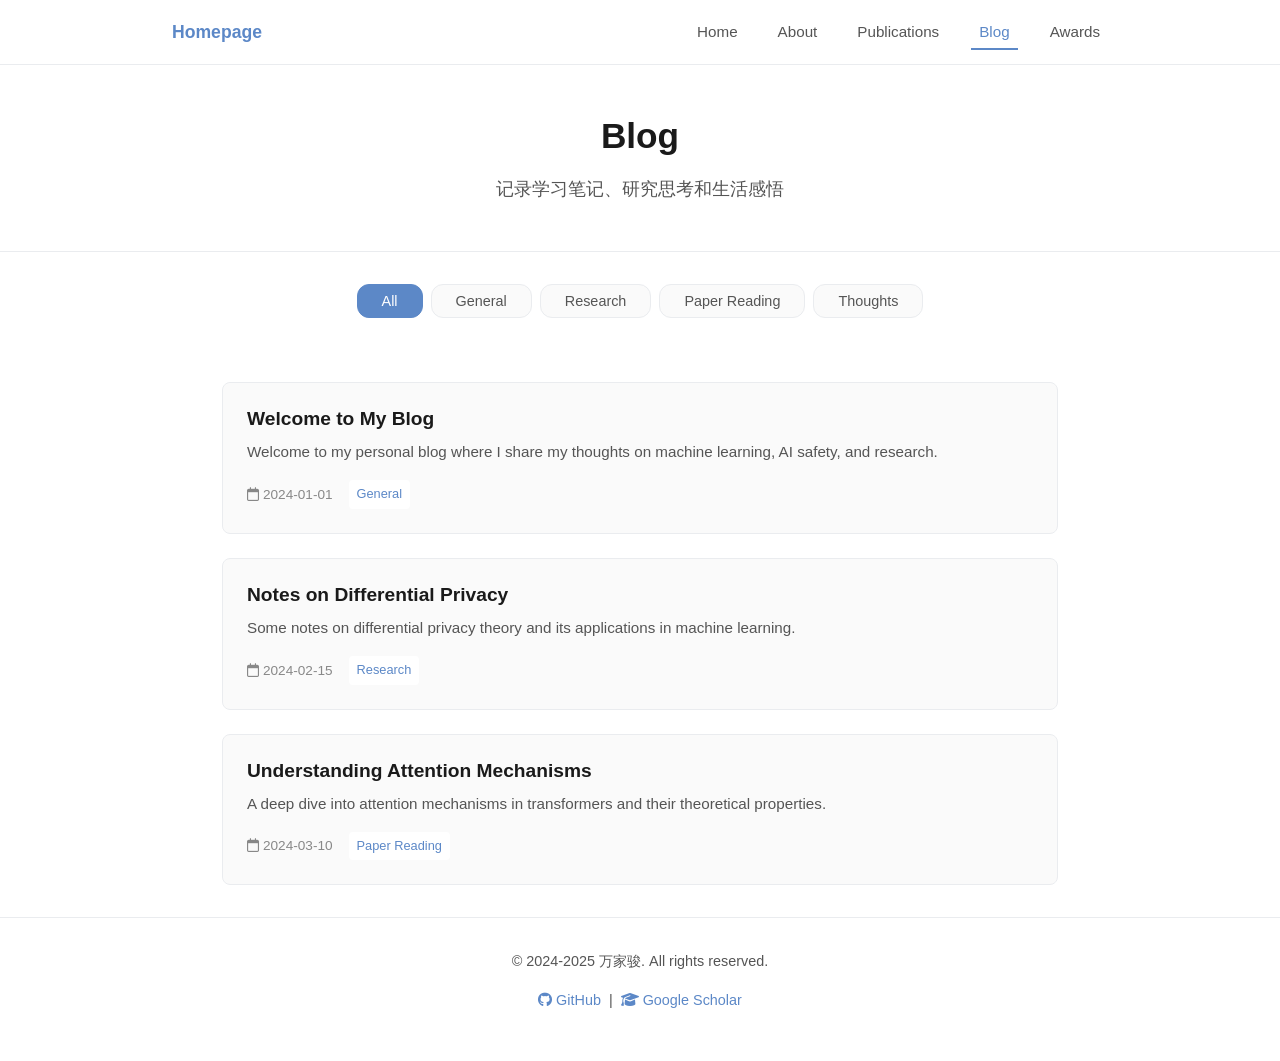
==== blog/index.html @ 8c7c216f "feat: first update" ====
<!DOCTYPE html>
<html lang="zh-CN">
<head>
    <meta charset="UTF-8">
    <meta name="viewport" content="width=device-width, initial-scale=1.0">
    <meta name="description" content="Blog of 万家骏 - Personal notes on machine learning, NLP, and research">
    <meta name="author" content="万家骏">
    <title>Blog - 万家骏</title>
    
    <!-- Fonts -->
    <link rel="preconnect" href="https://fonts.googleapis.com">
    <link rel="preconnect" href="https://fonts.gstatic.com" crossorigin>
    <link href="https://fonts.googleapis.com/css2?family=Inter:wght@400;500;600;700&display=swap" rel="stylesheet">
    
    <!-- Font Awesome -->
    <link rel="stylesheet" href="https://cdnjs.cloudflare.com/ajax/libs/font-awesome/6.4.0/css/all.min.css">
    
    <!-- Custom CSS -->
    <link rel="stylesheet" href="../css/style.css">
    
    <!-- Favicon -->
    <link rel="icon" href="data:image/svg+xml,<svg xmlns='http://www.w3.org/2000/svg' viewBox='0 0 100 100'><text y='.9em' font-size='90'>🎓</text></svg>">
</head>
<body>

    <!-- Navigation Bar -->
    <header class="top-nav">
        <div class="top-nav-container">
            <a href="../index.html" class="homepage-link">Homepage</a>
            
            <!-- Main Navigation Menu -->
            <nav class="main-nav" id="main-nav">
                <a href="../index.html">Home</a>
                <a href="../index.html#about">About</a>
                <a href="../index.html#publications">Publications</a>
                <a href="index.html" class="active">Blog</a>
                <a href="../index.html#honors">Awards</a>
            </nav>
            
            <!-- Mobile Menu Toggle -->
            <button class="mobile-menu-toggle" aria-label="Toggle menu">
                <i class="fa-solid fa-bars"></i>
            </button>
        </div>
    </header>

    <!-- Blog Header -->
    <div class="blog-header">
        <h1>Blog</h1>
        <p>记录学习笔记、研究思考和生活感悟</p>
    </div>

    <!-- Blog Categories -->
    <div class="blog-categories" id="blog-categories">
        <button class="blog-category-tag active" data-category="All">All</button>
        <button class="blog-category-tag" data-category="General">General</button>
        <button class="blog-category-tag" data-category="Research">Research</button>
        <button class="blog-category-tag" data-category="Paper Reading">Paper Reading</button>
        <button class="blog-category-tag" data-category="Thoughts">Thoughts</button>
    </div>

    <!-- Blog Content Wrapper -->
    <div class="wrapper" style="flex-direction: column; max-width: 900px;">
        
        <!-- Blog List -->
        <div class="blog-list" id="blog-list">
            
            <!-- Blog Post 1 -->
            <a href="posts/welcome.html" class="blog-card">
                <h3 class="blog-card-title">Welcome to My Blog</h3>
                <p class="blog-card-excerpt">Welcome to my personal blog where I share my thoughts on machine learning, AI safety, and research.</p>
                <div class="blog-card-meta">
                    <span class="blog-card-date">
                        <i class="fa-regular fa-calendar"></i>
                        2024-01-01
                    </span>
                    <span class="blog-card-category">General</span>
                </div>
            </a>
            
            <!-- Blog Post 2 -->
            <a href="posts/differential-privacy-notes.html" class="blog-card">
                <h3 class="blog-card-title">Notes on Differential Privacy</h3>
                <p class="blog-card-excerpt">Some notes on differential privacy theory and its applications in machine learning.</p>
                <div class="blog-card-meta">
                    <span class="blog-card-date">
                        <i class="fa-regular fa-calendar"></i>
                        2024-02-15
                    </span>
                    <span class="blog-card-category">Research</span>
                </div>
            </a>
            
            <!-- Blog Post 3 -->
            <a href="posts/attention-mechanisms.html" class="blog-card">
                <h3 class="blog-card-title">Understanding Attention Mechanisms</h3>
                <p class="blog-card-excerpt">A deep dive into attention mechanisms in transformers and their theoretical properties.</p>
                <div class="blog-card-meta">
                    <span class="blog-card-date">
                        <i class="fa-regular fa-calendar"></i>
                        2024-03-10
                    </span>
                    <span class="blog-card-category">Paper Reading</span>
                </div>
            </a>
            
        </div>
        
    </div>

    <!-- Footer -->
    <footer style="text-align: center; padding: 2rem; border-top: 1px solid #eaecef; color: #888; font-size: 0.9rem;">
        <p>&copy; 2024-2025 万家骏. All rights reserved.</p>
        <p style="margin-top: 0.5rem;">
            <a href="https://github.com/JulianRyder01" target="_blank" rel="noopener noreferrer"><i class="fa-brands fa-github"></i> GitHub</a>
            &nbsp;|&nbsp;
            <a href="https://scholar.google.com.hk/citations?user=JCVGLDQAAAAJ&hl=zh-CN" target="_blank" rel="noopener noreferrer"><i class="fa-solid fa-graduation-cap"></i> Google Scholar</a>
        </p>
    </footer>

    <!-- JavaScript -->
    <script src="../js/main.js"></script>
</body>
</html>
---- css/style.css ----
/* ========================================
   Academic Personal Website - Enhanced CSS
   Production-ready, refined academic design
   ======================================== */

/* CSS Variables for consistent theming */
:root {
    /* Primary Colors */
    --primary-color: #5c88c7;
    --primary-dark: #4a6fa5;
    --primary-light: #7aa3d1;
    
    /* Text Colors */
    --text-primary: #1a1a1a;
    --text-secondary: #555555;
    --text-muted: #888888;
    
    /* Background Colors */
    --bg-body: #ffffff;
    --bg-sidebar: #ffffff;
    --bg-card: #fafafa;
    --bg-hover: #f5f7fa;
    
    /* Border Colors */
    --border-light: #eaecef;
    --border-medium: #d0d7de;
    
    /* Accent Colors */
    --accent-gold: #d4a84b;
    --accent-green: #4a9d7c;
    --accent-error: #cf222e;
    
    /* Typography */
    --font-sans: -apple-system, BlinkMacSystemFont, "Segoe UI", Roboto, "Helvetica Neue", Arial, sans-serif;
    --font-mono: "SF Mono", "Fira Code", "Fira Sans", Consolas, "Liberation Mono", Menlo, monospace;
    
    /* Spacing */
    --spacing-xs: 0.25rem;
    --spacing-sm: 0.5rem;
    --spacing-md: 1rem;
    --spacing-lg: 1.5rem;
    --spacing-xl: 2rem;
    --spacing-xxl: 3rem;
    
    /* Layout */
    --max-width: 1000px;
    --sidebar-width: 280px;
    --content-width: calc(var(--max-width) - var(--sidebar-width));
    
    /* Shadows */
    --shadow-sm: 0 1px 3px rgba(0, 0, 0, 0.08);
    --shadow-md: 0 4px 12px rgba(0, 0, 0, 0.1);
    --shadow-lg: 0 8px 24px rgba(0, 0, 0, 0.12);
    
    /* Transitions */
    --transition-fast: 0.15s ease;
    --transition-normal: 0.25s ease;
    --transition-slow: 0.4s ease;
    
    /* Border Radius */
    --radius-sm: 4px;
    --radius-md: 8px;
    --radius-lg: 12px;
    --radius-full: 50%;
}

/* ========================================
   Base Styles & Reset
   ======================================== */

*, *::before, *::after {
    box-sizing: border-box;
    margin: 0;
    padding: 0;
}

html {
    scroll-behavior: smooth;
    -webkit-font-smoothing: antialiased;
    -moz-osx-font-smoothing: grayscale;
}

body {
    font-family: var(--font-sans);
    font-size: 16px;
    line-height: 1.6;
    color: var(--text-primary);
    background-color: var(--bg-body);
    min-height: 100vh;
}

/* ========================================
   Typography
   ======================================== */

h1, h2, h3, h4, h5, h6 {
    font-weight: 600;
    line-height: 1.3;
    color: var(--text-primary);
}

h1 { font-size: 2rem; }
h2 { font-size: 1.5rem; }
h3 { font-size: 1.25rem; }
h4 { font-size: 1.125rem; }

p {
    margin-bottom: var(--spacing-md);
    color: var(--text-secondary);
}

a {
    color: var(--primary-color);
    text-decoration: none;
    transition: color var(--transition-fast);
}

a:hover {
    color: var(--primary-dark);
    text-decoration: none;
}

strong, b {
    font-weight: 600;
}

em, i {
    font-style: italic;
}

/* ========================================
   Navigation Bar
   ======================================== */

.top-nav {
    position: sticky;
    top: 0;
    z-index: 1000;
    background-color: var(--bg-body);
    border-bottom: 1px solid var(--border-light);
    backdrop-filter: blur(10px);
    background-color: rgba(255, 255, 255, 0.95);
}

.top-nav-container {
    max-width: var(--max-width);
    margin: 0 auto;
    padding: var(--spacing-md) var(--spacing-xl);
    display: flex;
    justify-content: space-between;
    align-items: center;
}

.homepage-link {
    color: var(--primary-color);
    text-decoration: none;
    font-weight: 600;
    font-size: 1.1rem;
    transition: color var(--transition-fast);
}

.homepage-link:hover {
    color: var(--primary-dark);
    text-decoration: none;
}

/* Main Navigation Menu */
.main-nav {
    display: flex;
    gap: var(--spacing-lg);
}

.main-nav a {
    color: var(--text-secondary);
    font-size: 0.95rem;
    font-weight: 500;
    padding: var(--spacing-xs) var(--spacing-sm);
    border-radius: var(--radius-sm);
    transition: all var(--transition-fast);
    position: relative;
}

.main-nav a::after {
    content: '';
    position: absolute;
    bottom: -2px;
    left: 0;
    width: 0;
    height: 2px;
    background-color: var(--primary-color);
    transition: width var(--transition-normal);
}

.main-nav a:hover {
    color: var(--primary-color);
    background-color: var(--bg-hover);
    text-decoration: none;
}

.main-nav a:hover::after {
    width: 100%;
}

.main-nav a.active {
    color: var(--primary-color);
}

.main-nav a.active::after {
    width: 100%;
}

.mobile-menu-toggle {
    display: none;
    background: none;
    border: none;
    font-size: 1.25rem;
    color: var(--text-secondary);
    cursor: pointer;
    padding: var(--spacing-xs);
}

/* ========================================
   Main Layout
   ======================================== */

.wrapper {
    display: flex;
    max-width: var(--max-width);
    margin: 0 auto;
    padding: var(--spacing-xl);
    gap: var(--spacing-xl);
}

/* ========================================
   Sidebar
   ======================================== */

.sidebar {
    width: var(--sidebar-width);
    flex-shrink: 0;
    text-align: center;
    position: sticky;
    top: 80px;
    height: fit-content;
}

.profile-photo {
    width: 180px;
    height: 180px;
    border-radius: var(--radius-full);
    object-fit: cover;
    border: 3px solid var(--bg-body);
    box-shadow: var(--shadow-md);
    margin-bottom: var(--spacing-lg);
    transition: transform var(--transition-normal), box-shadow var(--transition-normal);
}

.profile-photo:hover {
    transform: scale(1.02);
    box-shadow: var(--shadow-lg);
}

.sidebar h1 {
    font-size: 1.8rem;
    font-weight: 700;
    color: var(--text-primary);
    margin-bottom: var(--spacing-sm);
    letter-spacing: -0.02em;
}

.sidebar .title-info {
    font-size: 0.95rem;
    color: var(--text-secondary);
    margin-bottom: var(--spacing-lg);
    line-height: 1.5;
}

.sidebar .title-info p {
    margin-bottom: var(--spacing-xs);
    color: var(--text-secondary);
}

/* Contact Box */
.contact-box {
    text-align: left;
    font-size: 0.9rem;
    color: var(--text-secondary);
    border-top: 1px solid var(--border-light);
    padding-top: var(--spacing-lg);
    margin-bottom: var(--spacing-lg);
}

.contact-box p {
    margin: 0 0 var(--spacing-sm) 0;
    display: flex;
    align-items: center;
    color: var(--text-secondary);
    transition: color var(--transition-fast);
}

.contact-box p:hover {
    color: var(--primary-color);
}

.contact-box i, .social-links i {
    width: 22px;
    text-align: center;
    margin-right: var(--spacing-sm);
    color: var(--text-muted);
    transition: color var(--transition-fast);
}

.contact-box p:hover i, .social-links li:hover i {
    color: var(--primary-color);
}

/* Social Links */
.social-links {
    text-align: left;
    font-size: 0.95rem;
}

.social-links ul {
    list-style: none;
    padding: 0;
    margin: 0;
}

.social-links li {
    margin-bottom: var(--spacing-sm);
}

.social-links a {
    display: flex;
    align-items: center;
    color: var(--text-secondary);
    padding: var(--spacing-sm) var(--spacing-md);
    border-radius: var(--radius-md);
    transition: all var(--transition-fast);
}

.social-links a:hover {
    background-color: var(--bg-hover);
    color: var(--primary-color);
    text-decoration: none;
}

.social-links i {
    width: 22px;
    text-align: center;
    margin-right: var(--spacing-sm);
    color: var(--text-muted);
}

/* ========================================
   Main Content Area
   ======================================== */

.main-content {
    flex-grow: 1;
    min-width: 0;
}

section {
    margin-bottom: var(--spacing-xxl);
    animation: fadeIn 0.5s ease forwards;
}

section h2 {
    font-size: 1.4rem;
    font-weight: 600;
    color: var(--text-primary);
    border-bottom: 2px solid var(--primary-color);
    padding-bottom: var(--spacing-sm);
    margin-top: 0;
    margin-bottom: var(--spacing-lg);
    display: inline-block;
    position: relative;
}

section h2::after {
    content: '';
    position: absolute;
    bottom: -2px;
    left: 0;
    width: 100%;
    height: 2px;
    background: linear-gradient(90deg, var(--primary-color), var(--primary-light));
}

/* Section note */
.section-note {
    font-size: 0.85rem;
    color: var(--text-muted);
    font-style: italic;
    margin-bottom: var(--spacing-lg);
}

/* ========================================
   About Section
   ======================================== */

#about p {
    font-size: 1rem;
    line-height: 1.7;
    color: var(--text-secondary);
    margin-bottom: var(--spacing-md);
}

#about p:last-child {
    margin-bottom: 0;
}

/* ========================================
   Publications Section
   ======================================== */

.pub-item {
    display: block;
    margin-bottom: var(--spacing-xl);
    padding: var(--spacing-lg);
    border-radius: var(--radius-md);
    background-color: var(--bg-card);
    border: 1px solid var(--border-light);
    transition: all var(--transition-normal);
}

.pub-item:hover {
    border-color: var(--primary-color);
    box-shadow: var(--shadow-sm);
    transform: translateY(-2px);
}

.pub-title {
    font-weight: 600;
    color: var(--text-primary);
    margin-bottom: var(--spacing-sm);
    display: block;
    font-size: 1.05rem;
    line-height: 1.4;
}

.pub-authors {
    font-size: 0.95rem;
    color: var(--text-secondary);
    margin-bottom: var(--spacing-xs);
    line-height: 1.5;
}

.pub-authors .my-name {
    font-weight: 700;
    color: var(--primary-color);
}

.pub-venue {
    font-size: 0.9rem;
    font-style: italic;
    color: var(--text-muted);
    margin-bottom: var(--spacing-md);
}

.pub-links {
    font-size: 0.9rem;
}

.pub-links a {
    display: inline-block;
    padding: var(--spacing-xs) var(--spacing-md);
    margin-right: var(--spacing-sm);
    border-radius: var(--radius-sm);
    background-color: var(--bg-body);
    border: 1px solid var(--border-medium);
    transition: all var(--transition-fast);
}

.pub-links a:hover {
    background-color: var(--primary-color);
    color: white;
    border-color: var(--primary-color);
    text-decoration: none;
}

/* Placeholder items */
.pub-item.placeholder {
    background-color: transparent;
    border: 1px dashed var(--border-medium);
    color: var(--text-muted);
    font-style: italic;
}

.pub-item.placeholder:hover {
    border-color: var(--border-medium);
    box-shadow: none;
    transform: none;
}

/* ========================================
   Awards Section (Honors)
   ======================================== */

#honors ul {
    list-style: none;
    padding: 0;
    margin: 0;
}

#honors li {
    margin-bottom: var(--spacing-md);
    padding: var(--spacing-md) var(--spacing-lg);
    background-color: var(--bg-card);
    border-radius: var(--radius-md);
    border-left: 3px solid var(--accent-gold);
    transition: all var(--transition-fast);
    display: flex;
    align-items: center;
    gap: var(--spacing-md);
}

#honors li:hover {
    background-color: var(--bg-hover);
    transform: translateX(4px);
}

.award-icon {
    color: var(--accent-gold);
    font-size: 1.1rem;
    flex-shrink: 0;
}

.award-year {
    font-size: 0.85rem;
    color: var(--text-muted);
    font-weight: 500;
    margin-left: auto;
    white-space: nowrap;
}

/* Placeholder awards */
#honors li.placeholder {
    background-color: transparent;
    border-left-color: var(--border-medium);
    color: var(--text-muted);
    font-style: italic;
    border-style: dashed;
}

#honors li.placeholder:hover {
    background-color: transparent;
    transform: none;
}

/* ========================================
   Blog Section
   ======================================== */

.blog-intro {
    margin-bottom: var(--spacing-xl);
}

.blog-list {
    display: grid;
    gap: var(--spacing-lg);
}

.blog-card {
    display: block;
    padding: var(--spacing-lg);
    background-color: var(--bg-card);
    border: 1px solid var(--border-light);
    border-radius: var(--radius-md);
    transition: all var(--transition-normal);
    text-decoration: none;
}

.blog-card:hover {
    border-color: var(--primary-color);
    box-shadow: var(--shadow-md);
    transform: translateY(-3px);
    text-decoration: none;
}

.blog-card-title {
    font-size: 1.2rem;
    font-weight: 600;
    color: var(--text-primary);
    margin-bottom: var(--spacing-sm);
    transition: color var(--transition-fast);
}

.blog-card:hover .blog-card-title {
    color: var(--primary-color);
}

.blog-card-excerpt {
    font-size: 0.95rem;
    color: var(--text-secondary);
    line-height: 1.6;
    margin-bottom: var(--spacing-md);
}

.blog-card-meta {
    display: flex;
    align-items: center;
    gap: var(--spacing-md);
    font-size: 0.85rem;
    color: var(--text-muted);
}

.blog-card-date {
    display: flex;
    align-items: center;
    gap: var(--spacing-xs);
}

.blog-card-category {
    padding: var(--spacing-xs) var(--spacing-sm);
    background-color: var(--bg-body);
    border-radius: var(--radius-sm);
    font-size: 0.8rem;
    color: var(--primary-color);
}

/* ========================================
   Blog Index Page
   ======================================== */

.blog-header {
    text-align: center;
    padding: var(--spacing-xxl) 0;
    border-bottom: 1px solid var(--border-light);
    margin-bottom: var(--spacing-xl);
}

.blog-header h1 {
    font-size: 2.2rem;
    margin-bottom: var(--spacing-md);
}

.blog-header p {
    font-size: 1.1rem;
    color: var(--text-secondary);
    max-width: 600px;
    margin: 0 auto;
}

.blog-categories {
    display: flex;
    flex-wrap: wrap;
    gap: var(--spacing-sm);
    justify-content: center;
    margin-bottom: var(--spacing-xl);
}

.blog-category-tag {
    padding: var(--spacing-sm) var(--spacing-lg);
    border-radius: var(--radius-lg);
    background-color: var(--bg-card);
    border: 1px solid var(--border-light);
    color: var(--text-secondary);
    font-size: 0.9rem;
    transition: all var(--transition-fast);
    cursor: pointer;
}

.blog-category-tag:hover,
.blog-category-tag.active {
    background-color: var(--primary-color);
    color: white;
    border-color: var(--primary-color);
}

/* Blog Post Layout */
.blog-post {
    max-width: 800px;
    margin: 0 auto;
    padding: var(--spacing-xl);
}

.blog-post-header {
    margin-bottom: var(--spacing-xxl);
    text-align: center;
    padding-bottom: var(--spacing-xl);
    border-bottom: 1px solid var(--border-light);
}

.blog-post-title {
    font-size: 2rem;
    font-weight: 700;
    margin-bottom: var(--spacing-lg);
    line-height: 1.3;
}

.blog-post-meta {
    display: flex;
    justify-content: center;
    gap: var(--spacing-xl);
    color: var(--text-muted);
    font-size: 0.95rem;
}

.blog-post-meta span {
    display: flex;
    align-items: center;
    gap: var(--spacing-xs);
}

.blog-post-content {
    font-size: 1.05rem;
    line-height: 1.8;
    color: var(--text-secondary);
}

.blog-post-content h2 {
    font-size: 1.5rem;
    margin-top: var(--spacing-xxl);
    margin-bottom: var(--spacing-md);
    border-bottom: none;
    display: block;
}

.blog-post-content h3 {
    font-size: 1.25rem;
    margin-top: var(--spacing-xl);
    margin-bottom: var(--spacing-md);
}

.blog-post-content p {
    margin-bottom: var(--spacing-lg);
    color: var(--text-secondary);
}

.blog-post-content ul, 
.blog-post-content ol {
    margin-bottom: var(--spacing-lg);
    padding-left: var(--spacing-xl);
}

.blog-post-content li {
    margin-bottom: var(--spacing-sm);
}

.blog-post-content code {
    font-family: var(--font-mono);
    background-color: var(--bg-card);
    padding: 2px 6px;
    border-radius: var(--radius-sm);
    font-size: 0.9em;
    color: var(--primary-color);
}

.blog-post-content pre {
    background-color: #1e1e1e;
    color: #d4d4d4;
    padding: var(--spacing-lg);
    border-radius: var(--radius-md);
    overflow-x: auto;
    margin-bottom: var(--spacing-lg);
}

.blog-post-content pre code {
    background: none;
    padding: 0;
    color: inherit;
}

.blog-post-content blockquote {
    border-left: 4px solid var(--primary-color);
    padding-left: var(--spacing-lg);
    margin: var(--spacing-lg) 0;
    color: var(--text-muted);
    font-style: italic;
}

.back-to-blog {
    display: inline-flex;
    align-items: center;
    gap: var(--spacing-sm);
    margin-top: var(--spacing-xxl);
    padding: var(--spacing-md) var(--spacing-lg);
    color: var(--text-secondary);
    transition: color var(--transition-fast);
}

.back-to-blog:hover {
    color: var(--primary-color);
}

/* ========================================
   Animations
   ======================================== */

@keyframes fadeIn {
    from {
        opacity: 0;
        transform: translateY(10px);
    }
    to {
        opacity: 1;
        transform: translateY(0);
    }
}

@keyframes slideIn {
    from {
        opacity: 0;
        transform: translateX(-10px);
    }
    to {
        opacity: 1;
        transform: translateX(0);
    }
}

.animate-fade-in {
    animation: fadeIn 0.5s ease forwards;
}

.animate-slide-in {
    animation: slideIn 0.5s ease forwards;
}

/* Staggered animations for lists */
.pub-item:nth-child(1),
.blog-card:nth-child(1),
#honors li:nth-child(1) {
    animation-delay: 0.1s;
}

.pub-item:nth-child(2),
.blog-card:nth-child(2),
#honors li:nth-child(2) {
    animation-delay: 0.2s;
}

.pub-item:nth-child(3),
.blog-card:nth-child(3),
#honors li:nth-child(3) {
    animation-delay: 0.3s;
}

.pub-item:nth-child(4),
.blog-card:nth-child(4),
#honors li:nth-child(4) {
    animation-delay: 0.4s;
}

.pub-item:nth-child(5),
.blog-card:nth-child(5),
#honors li:nth-child(5) {
    animation-delay: 0.5s;
}

/* ========================================
   Responsive Design
   ======================================== */

@media (max-width: 900px) {
    .wrapper {
        flex-direction: column;
        padding: var(--spacing-lg);
    }
    
    .sidebar {
        width: 100%;
        max-width: 400px;
        margin: 0 auto;
        text-align: center;
        position: static;
        padding-bottom: var(--spacing-xl);
        border-bottom: 1px solid var(--border-light);
    }
    
    .main-content {
        padding-left: 0;
    }
    
    .contact-box, .social-links {
        text-align: center;
    }
    
    .contact-box p {
        justify-content: center;
    }
    
    .social-links ul {
        display: flex;
        flex-wrap: wrap;
        justify-content: center;
        gap: var(--spacing-sm);
    }
    
    .social-links li {
        margin-bottom: 0;
    }
    
    .social-links a {
        padding: var(--spacing-sm);
    }
}

@media (max-width: 768px) {
    .top-nav-container {
        padding: var(--spacing-md);
    }
    
    .main-nav {
        display: none;
        position: absolute;
        top: 100%;
        left: 0;
        right: 0;
        flex-direction: column;
        background: var(--bg-body);
        border-bottom: 1px solid var(--border-light);
        padding: var(--spacing-md);
        gap: var(--spacing-sm);
        box-shadow: var(--shadow-md);
    }
    
    .main-nav.active {
        display: flex;
    }
    
    .mobile-menu-toggle {
        display: block;
    }
    
    .wrapper {
        padding: var(--spacing-md);
    }
    
    .sidebar h1 {
        font-size: 1.5rem;
    }
    
    .profile-photo {
        width: 140px;
        height: 140px;
    }
    
    section h2 {
        font-size: 1.25rem;
    }
    
    .pub-title {
        font-size: 1rem;
    }
    
    .blog-header h1 {
        font-size: 1.8rem;
    }
    
    .blog-post-title {
        font-size: 1.6rem;
    }
    
    #honors li {
        flex-direction: column;
        align-items: flex-start;
        gap: var(--spacing-xs);
    }
    
    .award-year {
        margin-left: 0;
    }
}

/* ========================================
   Utility Classes
   ======================================== */

.text-center { text-align: center; }
.text-left { text-align: left; }
.text-right { text-align: right; }

.hidden { display: none; }
.visible { display: block; }

.mt-sm { margin-top: var(--spacing-sm); }
.mt-md { margin-top: var(--spacing-md); }
.mt-lg { margin-top: var(--spacing-lg); }
.mt-xl { margin-top: var(--spacing-xl); }

.mb-sm { margin-bottom: var(--spacing-sm); }
.mb-md { margin-bottom: var(--spacing-md); }
.mb-lg { margin-bottom: var(--spacing-lg); }
.mb-xl { margin-bottom: var(--spacing-xl); }

/* Print styles */
@media print {
    .top-nav, .sidebar, .social-links {
        display: none;
    }
    
    .wrapper {
        flex-direction: column;
    }
    
    .main-content {
        width: 100%;
    }
    
    a {
        text-decoration: underline;
    }
}
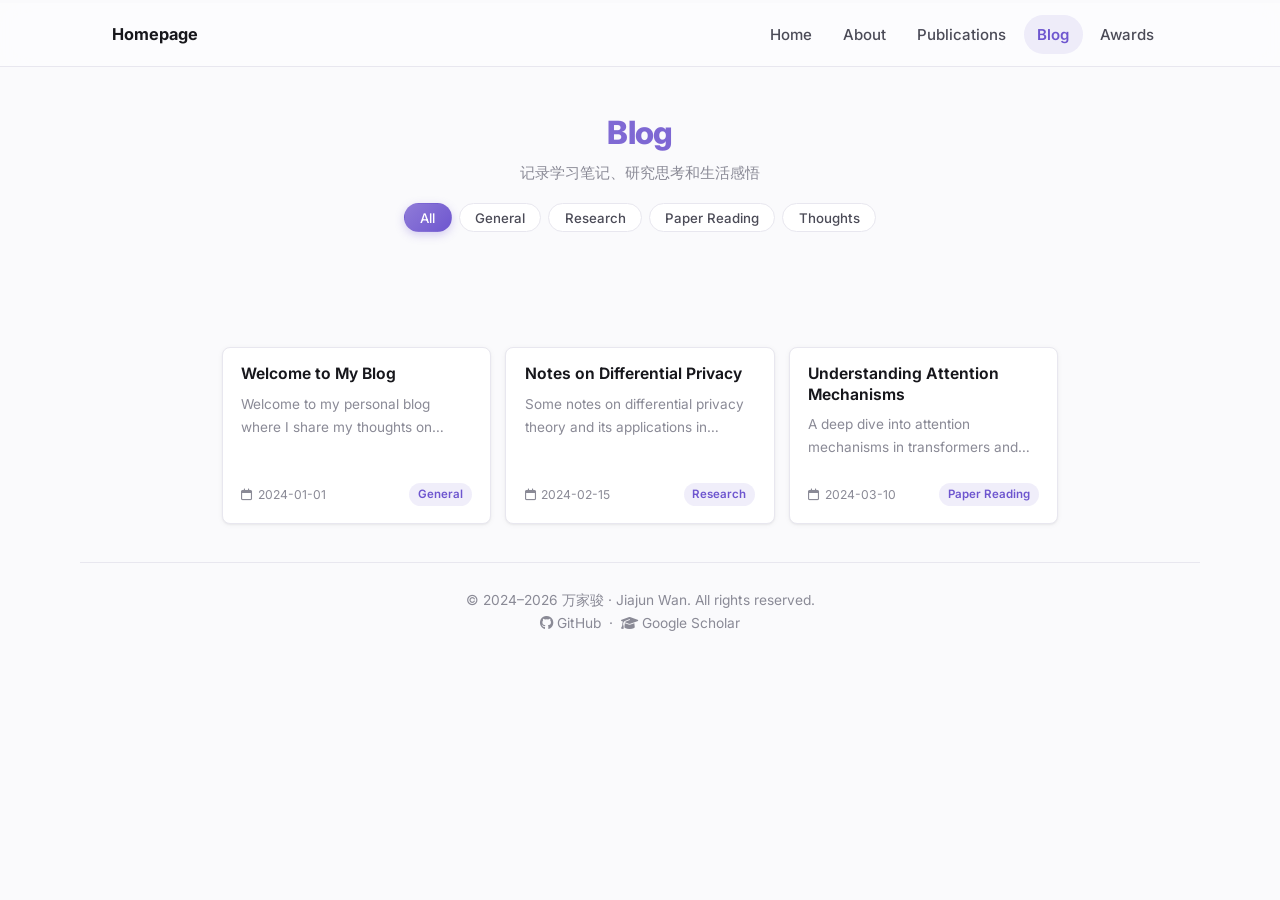
==== commit 1d167360: "feat: redesign homepage with dual-theme, news timeline, real paper card" ====
--- a/blog/index.html
+++ b/blog/index.html
@@ -4,7 +4,7 @@
     <meta charset="UTF-8">
     <meta name="viewport" content="width=device-width, initial-scale=1.0">
     <meta name="description" content="Blog of 万家骏 - Personal notes on machine learning, NLP, and research">
-    <meta name="author" content="万家骏">
+    <meta name="author" content="Jiajun Wan">
     <title>Blog - 万家骏</title>
     
     <!-- Fonts -->
@@ -15,6 +15,17 @@
     <!-- Font Awesome -->
     <link rel="stylesheet" href="https://cdnjs.cloudflare.com/ajax/libs/font-awesome/6.4.0/css/all.min.css">
     
+    <!-- Theme: apply saved preference before first paint -->
+    <script>
+        (function () {
+            try {
+                var t = localStorage.getItem('site-theme');
+                if (!t && window.matchMedia && window.matchMedia('(prefers-color-scheme: dark)').matches) t = 'dark';
+                if (t === 'dark') document.documentElement.setAttribute('data-theme', 'dark');
+            } catch (e) { /* ignore */ }
+        })();
+    </script>
+
     <!-- Custom CSS -->
     <link rel="stylesheet" href="../css/style.css">
     
@@ -22,6 +33,9 @@
     <link rel="icon" href="data:image/svg+xml,<svg xmlns='http://www.w3.org/2000/svg' viewBox='0 0 100 100'><text y='.9em' font-size='90'>🎓</text></svg>">
 </head>
 <body>
+
+    <!-- Reading progress bar -->
+    <div class="progress-bar" aria-hidden="true"></div>
 
     <!-- Navigation Bar -->
     <header class="top-nav">
@@ -38,7 +52,7 @@
             </nav>
             
             <!-- Mobile Menu Toggle -->
-            <button class="mobile-menu-toggle" aria-label="Toggle menu">
+            <button class="mobile-menu-toggle" id="menu-toggle" type="button" aria-label="打开菜单" aria-expanded="false" aria-controls="main-nav">
                 <i class="fa-solid fa-bars"></i>
             </button>
         </div>
@@ -60,7 +74,7 @@
     </div>
 
     <!-- Blog Content Wrapper -->
-    <div class="wrapper" style="flex-direction: column; max-width: 900px;">
+    <div class="wrapper" style="display: block; max-width: 900px;">
         
         <!-- Blog List -->
         <div class="blog-list" id="blog-list">
@@ -109,14 +123,16 @@
     </div>
 
     <!-- Footer -->
-    <footer style="text-align: center; padding: 2rem; border-top: 1px solid #eaecef; color: #888; font-size: 0.9rem;">
-        <p>&copy; 2024-2025 万家骏. All rights reserved.</p>
-        <p style="margin-top: 0.5rem;">
+    <footer class="site-footer">
+        <p>&copy; 2024&ndash;2026 万家骏 · Jiajun Wan. All rights reserved.</p>
+        <p class="footer-meta">
             <a href="https://github.com/JulianRyder01" target="_blank" rel="noopener noreferrer"><i class="fa-brands fa-github"></i> GitHub</a>
-            &nbsp;|&nbsp;
-            <a href="https://scholar.google.com.hk/citations?user=JCVGLDQAAAAJ&hl=zh-CN" target="_blank" rel="noopener noreferrer"><i class="fa-solid fa-graduation-cap"></i> Google Scholar</a>
+            &nbsp;&middot;&nbsp;
+            <a href="https://scholar.google.com.hk/citations?user=JCVGLDQAAAAJ&amp;hl=zh-CN" target="_blank" rel="noopener noreferrer"><i class="fa-solid fa-graduation-cap"></i> Google Scholar</a>
         </p>
     </footer>
+
+    <button class="back-to-top" id="back-to-top" type="button" aria-label="回到顶部"><i class="fa-solid fa-chevron-up"></i></button>
 
     <!-- JavaScript -->
     <script src="../js/main.js"></script>
--- a/css/style.css
+++ b/css/style.css
@@ -1,81 +1,106 @@
-/* ========================================
-   Academic Personal Website - Enhanced CSS
-   Production-ready, refined academic design
-   ======================================== */
-
-/* CSS Variables for consistent theming */
+/* ============================================================
+   Jiajun Wan — Academic Homepage Stylesheet
+   Light / Dark dual theme · glassmorphism nav · refined motion
+   Backwards-compatible with blog page class names.
+   ============================================================ */
+
+/* ---------------------------------------------
+   1. Design Tokens
+   --------------------------------------------- */
 :root {
-    /* Primary Colors */
-    --primary-color: #5c88c7;
-    --primary-dark: #4a6fa5;
-    --primary-light: #7aa3d1;
-    
-    /* Text Colors */
-    --text-primary: #1a1a1a;
-    --text-secondary: #555555;
-    --text-muted: #888888;
-    
-    /* Background Colors */
-    --bg-body: #ffffff;
-    --bg-sidebar: #ffffff;
-    --bg-card: #fafafa;
-    --bg-hover: #f5f7fa;
-    
-    /* Border Colors */
-    --border-light: #eaecef;
-    --border-medium: #d0d7de;
-    
-    /* Accent Colors */
-    --accent-gold: #d4a84b;
-    --accent-green: #4a9d7c;
-    --accent-error: #cf222e;
-    
+    /* Primary palette — iris / violet accent */
+    --primary-color: #6E56CF;
+    --primary-dark: #5A46B0;
+    --primary-light: #8F7BD8;
+    --primary-soft: rgba(110, 86, 207, 0.10);
+    --primary-glow: rgba(110, 86, 207, 0.28);
+
+    /* Text */
+    --text-primary: #17171C;
+    --text-secondary: #4B4B57;
+    --text-muted: #8A8A96;
+
+    /* Backgrounds */
+    --bg-body: #FAFAFC;
+    --bg-sidebar: transparent;
+    --bg-card: #FFFFFF;
+    --bg-hover: #F3F2F9;
+    --bg-nav: rgba(252, 252, 254, 0.72);
+
+    /* Borders */
+    --border-light: #E8E7EF;
+    --border-medium: #D5D3E2;
+
+    /* Accents */
+    --accent-gold: #D4A84B;
+    --accent-green: #3E9C77;
+    --accent-error: #CF222E;
+
     /* Typography */
-    --font-sans: -apple-system, BlinkMacSystemFont, "Segoe UI", Roboto, "Helvetica Neue", Arial, sans-serif;
-    --font-mono: "SF Mono", "Fira Code", "Fira Sans", Consolas, "Liberation Mono", Menlo, monospace;
-    
+    --font-sans: "Inter", -apple-system, BlinkMacSystemFont, "Segoe UI",
+                 "PingFang SC", "Hiragino Sans GB", "Microsoft YaHei", sans-serif;
+    --font-mono: "JetBrains Mono", "SF Mono", Consolas, "Liberation Mono", Menlo, monospace;
+    --font-serif-sc: "Noto Serif SC", "Songti SC", SimSun, serif;
+
     /* Spacing */
     --spacing-xs: 0.25rem;
     --spacing-sm: 0.5rem;
     --spacing-md: 1rem;
     --spacing-lg: 1.5rem;
     --spacing-xl: 2rem;
-    --spacing-xxl: 3rem;
-    
+
     /* Layout */
-    --max-width: 1000px;
-    --sidebar-width: 280px;
-    --content-width: calc(var(--max-width) - var(--sidebar-width));
-    
+    --max-width: 1120px;
+    --sidebar-width: 300px;
+    --nav-height: 64px;
+
     /* Shadows */
-    --shadow-sm: 0 1px 3px rgba(0, 0, 0, 0.08);
-    --shadow-md: 0 4px 12px rgba(0, 0, 0, 0.1);
-    --shadow-lg: 0 8px 24px rgba(0, 0, 0, 0.12);
-    
-    /* Transitions */
-    --transition-fast: 0.15s ease;
-    --transition-normal: 0.25s ease;
-    --transition-slow: 0.4s ease;
-    
-    /* Border Radius */
-    --radius-sm: 4px;
-    --radius-md: 8px;
-    --radius-lg: 12px;
-    --radius-full: 50%;
-}
-
-/* ========================================
-   Base Styles & Reset
-   ======================================== */
-
-*, *::before, *::after {
-    box-sizing: border-box;
-    margin: 0;
-    padding: 0;
-}
+    --shadow-sm: 0 1px 2px rgba(23, 23, 28, 0.05), 0 1px 6px rgba(23, 23, 28, 0.04);
+    --shadow-md: 0 4px 14px rgba(23, 23, 28, 0.08), 0 2px 4px rgba(23, 23, 28, 0.04);
+    --shadow-lg: 0 12px 34px rgba(23, 23, 28, 0.14);
+
+    /* Motion & radius */
+    --ease-out: cubic-bezier(0.22, 1, 0.36, 1);
+    --transition-fast: 0.18s var(--ease-out);
+    --transition-normal: 0.32s var(--ease-out);
+    --radius-sm: 8px;
+    --radius-md: 14px;
+    --radius-lg: 20px;
+}
+
+/* Dark theme */
+[data-theme="dark"] {
+    --primary-color: #9D8CFF;
+    --primary-dark: #B4A6FF;
+    --primary-light: #6E56CF;
+    --primary-soft: rgba(157, 140, 255, 0.12);
+    --primary-glow: rgba(157, 140, 255, 0.22);
+
+    --text-primary: #ECEBF2;
+    --text-secondary: #B6B5C2;
+    --text-muted: #7F7E8C;
+
+    --bg-body: #131218;
+    --bg-card: #1B1A22;
+    --bg-hover: #232230;
+    --bg-nav: rgba(19, 18, 24, 0.68);
+
+    --border-light: #2A2936;
+    --border-medium: #3A3949;
+
+    --shadow-sm: 0 1px 2px rgba(0, 0, 0, 0.4);
+    --shadow-md: 0 4px 16px rgba(0, 0, 0, 0.45);
+    --shadow-lg: 0 12px 36px rgba(0, 0, 0, 0.55);
+}
+
+/* ---------------------------------------------
+   2. Base
+   --------------------------------------------- */
+*, *::before, *::after { box-sizing: border-box; margin: 0; padding: 0; }
 
 html {
     scroll-behavior: smooth;
+    scroll-padding-top: calc(var(--nav-height) + 16px);
     -webkit-font-smoothing: antialiased;
     -moz-osx-font-smoothing: grayscale;
 }
@@ -83,924 +108,880 @@
 body {
     font-family: var(--font-sans);
     font-size: 16px;
-    line-height: 1.6;
+    line-height: 1.7;
     color: var(--text-primary);
     background-color: var(--bg-body);
+    transition: background-color 0.35s ease, color 0.35s ease;
     min-height: 100vh;
 }
 
-/* ========================================
-   Typography
-   ======================================== */
-
-h1, h2, h3, h4, h5, h6 {
-    font-weight: 600;
-    line-height: 1.3;
-    color: var(--text-primary);
-}
-
-h1 { font-size: 2rem; }
-h2 { font-size: 1.5rem; }
-h3 { font-size: 1.25rem; }
-h4 { font-size: 1.125rem; }
-
-p {
-    margin-bottom: var(--spacing-md);
-    color: var(--text-secondary);
-}
+h1, h2, h3, h4, h5, h6 { font-weight: 700; line-height: 1.3; color: var(--text-primary); }
+h2 { font-size: 1.42rem; letter-spacing: -0.01em; }
+h3 { font-size: 1.15rem; }
+
+p { margin-bottom: var(--spacing-md); color: var(--text-secondary); }
 
 a {
     color: var(--primary-color);
     text-decoration: none;
     transition: color var(--transition-fast);
 }
-
-a:hover {
-    color: var(--primary-dark);
-    text-decoration: none;
-}
-
-strong, b {
-    font-weight: 600;
-}
-
-em, i {
-    font-style: italic;
-}
-
-/* ========================================
-   Navigation Bar
-   ======================================== */
-
+a:hover { color: var(--primary-dark); }
+
+b, strong { color: var(--text-primary); font-weight: 600; }
+
+img { max-width: 100%; display: block; }
+
+ul { list-style: none; }
+
+:focus-visible {
+    outline: 2px solid var(--primary-color);
+    outline-offset: 2px;
+    border-radius: 4px;
+}
+
+::selection { background: var(--primary-soft); color: var(--text-primary); }
+
+/* Section headings with gradient tick */
+section h2 {
+    position: relative;
+    padding-left: 1.05rem;
+    margin-bottom: 1.1rem;
+}
+section h2::before {
+    content: "";
+    position: absolute;
+    left: 0; top: 0.18em;
+    width: 5px; height: 1.05em;
+    border-radius: 99px;
+    background: linear-gradient(180deg, var(--primary-light), var(--primary-color));
+}
+
+/* ---------------------------------------------
+   3. Progress bar (top of page)
+   --------------------------------------------- */
+.progress-bar {
+    position: fixed;
+    top: 0; left: 0;
+    height: 3px; width: 100%;
+    transform: scaleX(0);
+    transform-origin: 0 50%;
+    z-index: 2000;
+    background: linear-gradient(90deg, var(--primary-light), var(--primary-color));
+    pointer-events: none;
+}
+
+/* ---------------------------------------------
+   4. Top navigation — frosted glass
+   --------------------------------------------- */
 .top-nav {
-    position: sticky;
-    top: 0;
+    position: fixed;
+    inset: 3px 0 auto 0;
+    height: var(--nav-height);
+    backdrop-filter: saturate(160%) blur(14px);
+    -webkit-backdrop-filter: saturate(160%) blur(14px);
+    background: var(--bg-nav);
+    border-bottom: 1px solid var(--border-light);
     z-index: 1000;
-    background-color: var(--bg-body);
-    border-bottom: 1px solid var(--border-light);
-    backdrop-filter: blur(10px);
-    background-color: rgba(255, 255, 255, 0.95);
+    transition: background 0.35s ease, border-color 0.35s ease;
 }
 
 .top-nav-container {
     max-width: var(--max-width);
+    height: 100%;
     margin: 0 auto;
-    padding: var(--spacing-md) var(--spacing-xl);
-    display: flex;
+    padding: 0 clamp(1rem, 4vw, 2rem);
+    display: flex;
+    align-items: center;
     justify-content: space-between;
-    align-items: center;
+    gap: 1rem;
 }
 
 .homepage-link {
-    color: var(--primary-color);
-    text-decoration: none;
+    display: inline-flex;
+    align-items: center;
+    gap: 0.55rem;
+    font-weight: 700;
+    font-size: 1.02rem;
+    color: var(--text-primary) !important;
+    white-space: nowrap;
+}
+.homepage-link:hover { opacity: 0.85; }
+
+.logo-mark {
+    display: inline-grid;
+    place-items: center;
+    width: 30px; height: 30px;
+    border-radius: 9px;
+    font-family: var(--font-serif-sc);
+    font-weight: 700;
+    color: #fff;
+    background: linear-gradient(135deg, var(--primary-light), var(--primary-color));
+    box-shadow: 0 3px 10px var(--primary-glow);
+}
+
+.main-nav {
+    display: flex;
+    align-items: center;
+    gap: 0.25rem;
+}
+.main-nav a {
+    position: relative;
+    padding: 0.45rem 0.85rem;
+    border-radius: 99px;
+    font-size: 0.94rem;
+    font-weight: 500;
+    color: var(--text-secondary) !important;
+    transition: color var(--transition-fast), background var(--transition-fast);
+}
+.main-nav a:hover {
+    color: var(--primary-color) !important;
+    background: var(--primary-soft);
+}
+.main-nav a.active {
+    color: var(--primary-color) !important;
+    background: var(--primary-soft);
     font-weight: 600;
-    font-size: 1.1rem;
-    transition: color var(--transition-fast);
-}
-
-.homepage-link:hover {
-    color: var(--primary-dark);
-    text-decoration: none;
-}
-
-/* Main Navigation Menu */
-.main-nav {
-    display: flex;
-    gap: var(--spacing-lg);
-}
-
-.main-nav a {
-    color: var(--text-secondary);
-    font-size: 0.95rem;
-    font-weight: 500;
-    padding: var(--spacing-xs) var(--spacing-sm);
-    border-radius: var(--radius-sm);
-    transition: all var(--transition-fast);
-    position: relative;
-}
-
-.main-nav a::after {
-    content: '';
-    position: absolute;
-    bottom: -2px;
-    left: 0;
-    width: 0;
-    height: 2px;
-    background-color: var(--primary-color);
-    transition: width var(--transition-normal);
-}
-
-.main-nav a:hover {
-    color: var(--primary-color);
-    background-color: var(--bg-hover);
-    text-decoration: none;
-}
-
-.main-nav a:hover::after {
-    width: 100%;
-}
-
-.main-nav a.active {
-    color: var(--primary-color);
-}
-
-.main-nav a.active::after {
-    width: 100%;
-}
-
+}
+
+.nav-actions { display: flex; align-items: center; gap: 0.4rem; }
+
+.theme-toggle,
 .mobile-menu-toggle {
-    display: none;
-    background: none;
-    border: none;
-    font-size: 1.25rem;
+    display: inline-grid;
+    place-items: center;
+    width: 38px; height: 38px;
+    border: 1px solid var(--border-light);
+    border-radius: 11px;
+    background: var(--bg-card);
     color: var(--text-secondary);
     cursor: pointer;
-    padding: var(--spacing-xs);
-}
-
-/* ========================================
-   Main Layout
-   ======================================== */
-
+    box-shadow: var(--shadow-sm);
+    transition: color var(--transition-fast), border-color var(--transition-fast),
+                transform var(--transition-fast), box-shadow var(--transition-fast);
+}
+.theme-toggle:hover, .mobile-menu-toggle:hover {
+    color: var(--primary-color);
+    border-color: var(--primary-light);
+    transform: translateY(-1px);
+    box-shadow: var(--shadow-md);
+}
+.theme-toggle:active, .mobile-menu-toggle:active { transform: translateY(0); }
+
+/* sun/moon swap */
+.theme-toggle .fa-sun { display: none; }
+[data-theme="dark"] .theme-toggle .fa-sun { display: block; }
+[data-theme="dark"] .theme-toggle .fa-moon { display: none; }
+.theme-toggle i { transition: transform 0.45s var(--ease-out); }
+.theme-toggle:active i { transform: rotate(120deg); }
+
+.mobile-menu-toggle { display: none; }
+
+/* ---------------------------------------------
+   5. Layout wrapper
+   --------------------------------------------- */
 .wrapper {
-    display: flex;
     max-width: var(--max-width);
     margin: 0 auto;
-    padding: var(--spacing-xl);
-    gap: var(--spacing-xl);
-}
-
-/* ========================================
-   Sidebar
-   ======================================== */
-
+    padding: calc(var(--nav-height) + 44px) clamp(1rem, 4vw, 2rem) var(--spacing-xl);
+    display: grid;
+    grid-template-columns: var(--sidebar-width) minmax(0, 1fr);
+    gap: clamp(2rem, 5vw, 4rem);
+    align-items: start;
+}
+
+/* ---------------------------------------------
+   6. Sidebar / Hero
+   --------------------------------------------- */
 .sidebar {
-    width: var(--sidebar-width);
-    flex-shrink: 0;
+    position: sticky;
+    top: calc(var(--nav-height) + 40px);
+    display: flex;
+    flex-direction: column;
+    align-items: center;
     text-align: center;
-    position: sticky;
-    top: 80px;
-    height: fit-content;
-}
-
+    gap: 0.9rem;
+}
+
+.avatar-ring {
+    position: relative;
+    padding: 5px;
+    border-radius: 50%;
+    background: conic-gradient(from 210deg, var(--primary-light), var(--accent-gold), var(--primary-color), var(--primary-light));
+    animation: ring-spin 14s linear infinite;
+    box-shadow: 0 10px 34px var(--primary-glow);
+}
+@keyframes ring-spin { to { transform: rotate(360deg); } }
+.avatar-ring::after {
+    content: "";
+    position: absolute;
+    inset: 5px;
+    border-radius: 50%;
+    background: var(--bg-body);
+}
 .profile-photo {
-    width: 180px;
-    height: 180px;
-    border-radius: var(--radius-full);
+    position: relative;
+    z-index: 1;
+    width: 176px; height: 176px;
     object-fit: cover;
-    border: 3px solid var(--bg-body);
-    box-shadow: var(--shadow-md);
-    margin-bottom: var(--spacing-lg);
-    transition: transform var(--transition-normal), box-shadow var(--transition-normal);
-}
-
-.profile-photo:hover {
-    transform: scale(1.02);
-    box-shadow: var(--shadow-lg);
-}
-
-.sidebar h1 {
-    font-size: 1.8rem;
-    font-weight: 700;
-    color: var(--text-primary);
-    margin-bottom: var(--spacing-sm);
+    border-radius: 50%;
+    animation: ring-spin 14s linear infinite reverse;
+}
+
+.site-name {
+    font-size: 1.62rem;
+    font-weight: 800;
     letter-spacing: -0.02em;
 }
-
-.sidebar .title-info {
+.site-name-cn {
+    display: block;
+    margin-top: 0.15rem;
+    font-family: var(--font-serif-sc);
+    font-size: 1.05rem;
+    font-weight: 600;
+    color: var(--text-muted);
+}
+
+.bio-tagline {
     font-size: 0.95rem;
     color: var(--text-secondary);
-    margin-bottom: var(--spacing-lg);
-    line-height: 1.5;
-}
-
-.sidebar .title-info p {
-    margin-bottom: var(--spacing-xs);
+    line-height: 1.75;
+}
+.bio-tagline b { color: var(--primary-color); font-weight: 600; }
+
+.contact-box {
+    width: 100%;
+    display: flex;
+    flex-direction: column;
+    gap: 0.42rem;
+    font-size: 0.88rem;
     color: var(--text-secondary);
 }
-
-/* Contact Box */
-.contact-box {
-    text-align: left;
-    font-size: 0.9rem;
+.contact-box p { display: flex; align-items: center; justify-content: center; gap: 0.55rem; margin: 0; }
+.contact-box i { color: var(--primary-color); width: 1em; }
+.contact-box a { word-break: break-all; }
+
+.social-links ul {
+    display: flex;
+    flex-wrap: wrap;
+    justify-content: center;
+    gap: 0.5rem;
+}
+.social-links a {
+    display: inline-flex;
+    align-items: center;
+    gap: 0.42rem;
+    padding: 0.42rem 0.85rem;
+    border: 1px solid var(--border-light);
+    border-radius: 99px;
+    font-size: 0.84rem;
+    font-weight: 500;
+    color: var(--text-secondary) !important;
+    background: var(--bg-card);
+    box-shadow: var(--shadow-sm);
+    transition: transform var(--transition-fast), border-color var(--transition-fast),
+                color var(--transition-fast), box-shadow var(--transition-fast);
+}
+.social-links a:hover {
+    color: var(--primary-color) !important;
+    border-color: var(--primary-light);
+    transform: translateY(-2px);
+    box-shadow: 0 6px 16px var(--primary-glow);
+}
+.social-links a i { font-size: 0.92em; }
+
+/* ---------------------------------------------
+   7. Main content sections
+   --------------------------------------------- */
+.main-content {
+    min-width: 0;
+    display: flex;
+    flex-direction: column;
+    gap: var(--spacing-xl);
+}
+.main-content section { scroll-margin-top: calc(var(--nav-height) + 20px); }
+
+.main-content > section > p { text-align: justify; }
+
+.interest-chips {
+    display: flex;
+    flex-wrap: wrap;
+    gap: 0.5rem;
+    margin-top: 0.4rem;
+}
+.chip {
+    display: inline-flex;
+    align-items: center;
+    gap: 0.45rem;
+    padding: 0.34rem 0.8rem;
+    border-radius: 99px;
+    font-size: 0.82rem;
+    font-weight: 500;
+    color: var(--primary-color);
+    background: var(--primary-soft);
+    border: 1px solid transparent;
+    transition: transform var(--transition-fast), border-color var(--transition-fast);
+}
+.chip:hover { transform: translateY(-1px); border-color: var(--primary-light); }
+.chip i { font-size: 0.85em; opacity: 0.9; }
+
+/* News timeline */
+.news-list {
+    display: flex;
+    flex-direction: column;
+    gap: 0.55rem;
+    border-left: 2px solid var(--border-medium);
+    padding-left: 1.1rem;
+    margin-left: 0.35rem;
+}
+.news-list li {
+    position: relative;
+    display: flex;
+    align-items: baseline;
+    gap: 0.8rem;
+    font-size: 0.94rem;
     color: var(--text-secondary);
-    border-top: 1px solid var(--border-light);
-    padding-top: var(--spacing-lg);
-    margin-bottom: var(--spacing-lg);
-}
-
-.contact-box p {
-    margin: 0 0 var(--spacing-sm) 0;
-    display: flex;
-    align-items: center;
+}
+.news-list li::before {
+    content: "";
+    position: absolute;
+    left: calc(-1.1rem - 5.5px);
+    top: 0.62em;
+    width: 9px; height: 9px;
+    border-radius: 50%;
+    background: var(--bg-body);
+    border: 2.5px solid var(--primary-color);
+}
+.news-list li:first-child::before { background: var(--primary-color); box-shadow: 0 0 0 4px var(--primary-soft); }
+.news-date {
+    flex-shrink: 0;
+    font-family: var(--font-mono);
+    font-size: 0.8rem;
+    font-weight: 500;
+    color: var(--primary-color);
+    min-width: 4.6em;
+}
+
+/* Venue badges */
+.venue-badge {
+    display: inline-block;
+    padding: 0.14rem 0.62rem;
+    border-radius: 7px;
+    font-size: 0.78rem;
+    font-weight: 700;
+    letter-spacing: 0.02em;
+    color: #fff;
+    vertical-align: middle;
+}
+.venue-mm   { background: linear-gradient(135deg, #B04CC9, #7C3AED); }
+.venue-a    { background: linear-gradient(135deg, #C87A2F, #A05216); }
+.venue-nips { background: linear-gradient(135deg, #C0392B, #8E2620); }
+.venue-cvpr { background: linear-gradient(135deg, #2F80ED, #1B5FBF); }
+.venue-emnlp{ background: linear-gradient(135deg, #D68910, #B9770E); }
+
+/* Publications */
+.pub-item {
+    display: grid;
+    grid-template-columns: minmax(220px, 340px) minmax(0, 1fr);
+    gap: 1.4rem;
+    align-items: center;
+    padding: 1.25rem;
+    border: 1px solid var(--border-light);
+    border-radius: var(--radius-md);
+    background: var(--bg-card);
+    box-shadow: var(--shadow-sm);
+    transition: transform var(--transition-normal), box-shadow var(--transition-normal), border-color var(--transition-normal);
+}
+.pub-item:hover {
+    transform: translateY(-3px);
+    box-shadow: var(--shadow-md);
+    border-color: var(--primary-light);
+}
+
+.pub-teaser {
+    overflow: hidden;
+    border-radius: var(--radius-sm);
+    border: 1px dashed var(--border-medium);
+    aspect-ratio: 16 / 9;
+}
+.teaser-fallback {
+    height: 100%;
+    display: flex;
+    flex-wrap: wrap;
+    align-items: center;
+    justify-content: center;
+    align-content: center;
+    gap: 0.4rem;
+    padding: 0.8rem;
+    background:
+        radial-gradient(circle at 18% 25%, var(--primary-soft), transparent 52%),
+        radial-gradient(circle at 82% 78%, rgba(212, 168, 75, 0.12), transparent 50%),
+        var(--bg-hover);
+}
+.tf-chip {
+    padding: 0.22rem 0.6rem;
+    border-radius: 8px;
+    font-family: var(--font-mono);
+    font-size: 0.66rem;
+    font-weight: 500;
+    border: 1px solid var(--border-medium);
+    background: var(--bg-card);
     color: var(--text-secondary);
-    transition: color var(--transition-fast);
-}
-
-.contact-box p:hover {
-    color: var(--primary-color);
-}
-
-.contact-box i, .social-links i {
-    width: 22px;
-    text-align: center;
-    margin-right: var(--spacing-sm);
+    white-space: nowrap;
+}
+.tf-chip.tf-d {
+    color: #fff;
+    border-color: transparent;
+    background: linear-gradient(135deg, #B04CC9, #7C3AED);
+}
+.tf-arrow { color: var(--primary-color); font-size: 0.7rem; opacity: 0.75; }
+
+.pub-title {
+    margin-bottom: 0.45rem;
+    font-size: 1.06rem;
+    font-weight: 700;
+    line-height: 1.45;
+    color: var(--text-primary);
+}
+.pub-authors { font-size: 0.92rem; color: var(--text-secondary); margin-bottom: 0.5rem; }
+.my-name { color: var(--primary-color); font-weight: 700; text-decoration: underline dotted var(--primary-light) 1.5px; text-underline-offset: 3px; }
+
+.pub-venue { display: flex; align-items: center; flex-wrap: wrap; gap: 0.55rem; margin-bottom: 0.35rem; }
+.pub-venue-note { font-size: 0.85rem; color: var(--text-muted); }
+.pub-note { font-size: 0.8rem; color: var(--text-muted); margin-bottom: 0.65rem; }
+
+.pub-links { display: flex; flex-wrap: wrap; gap: 0.5rem; }
+.pub-btn {
+    display: inline-flex;
+    align-items: center;
+    gap: 0.42rem;
+    padding: 0.42rem 0.95rem;
+    border: 1px solid var(--border-medium);
+    border-radius: 10px;
+    font-size: 0.85rem;
+    font-weight: 600;
+    font-family: inherit;
+    color: var(--text-secondary) !important;
+    background: var(--bg-card);
+    cursor: pointer;
+    transition: all var(--transition-fast);
+}
+.pub-btn:hover {
+    color: var(--primary-color) !important;
+    border-color: var(--primary-light);
+    transform: translateY(-1px);
+    box-shadow: var(--shadow-sm);
+}
+.pub-btn-primary {
+    color: #fff !important;
+    border-color: transparent;
+    background: linear-gradient(135deg, var(--primary-light), var(--primary-color));
+    box-shadow: 0 4px 12px var(--primary-glow);
+}
+.pub-btn-primary:hover { filter: brightness(1.06); box-shadow: 0 6px 16px var(--primary-glow); }
+
+/* Awards */
+.award-list {
+    display: flex;
+    flex-direction: column;
+    gap: 0.6rem;
+}
+.award-list li {
+    display: flex;
+    align-items: center;
+    gap: 0.85rem;
+    padding: 0.7rem 0.95rem;
+    border: 1px solid var(--border-light);
+    border-radius: var(--radius-sm);
+    background: var(--bg-card);
+    box-shadow: var(--shadow-sm);
+    font-size: 0.93rem;
+    transition: transform var(--transition-fast), border-color var(--transition-fast);
+}
+.award-list li:hover { transform: translateX(4px); border-color: var(--primary-light); }
+.award-icon { color: var(--accent-gold); font-size: 1.02rem; flex-shrink: 0; }
+.award-text { flex: 1; color: var(--text-secondary); }
+.award-year {
+    flex-shrink: 0;
+    font-family: var(--font-mono);
+    font-size: 0.78rem;
+    font-weight: 500;
     color: var(--text-muted);
-    transition: color var(--transition-fast);
-}
-
-.contact-box p:hover i, .social-links li:hover i {
-    color: var(--primary-color);
-}
-
-/* Social Links */
-.social-links {
-    text-align: left;
-    font-size: 0.95rem;
-}
-
-.social-links ul {
-    list-style: none;
-    padding: 0;
-    margin: 0;
-}
-
-.social-links li {
-    margin-bottom: var(--spacing-sm);
-}
-
-.social-links a {
-    display: flex;
-    align-items: center;
-    color: var(--text-secondary);
-    padding: var(--spacing-sm) var(--spacing-md);
-    border-radius: var(--radius-md);
-    transition: all var(--transition-fast);
-}
-
-.social-links a:hover {
-    background-color: var(--bg-hover);
-    color: var(--primary-color);
-    text-decoration: none;
-}
-
-.social-links i {
-    width: 22px;
-    text-align: center;
-    margin-right: var(--spacing-sm);
-    color: var(--text-muted);
-}
-
-/* ========================================
-   Main Content Area
-   ======================================== */
-
-.main-content {
-    flex-grow: 1;
-    min-width: 0;
-}
-
-section {
-    margin-bottom: var(--spacing-xxl);
-    animation: fadeIn 0.5s ease forwards;
-}
-
-section h2 {
-    font-size: 1.4rem;
-    font-weight: 600;
-    color: var(--text-primary);
-    border-bottom: 2px solid var(--primary-color);
-    padding-bottom: var(--spacing-sm);
-    margin-top: 0;
-    margin-bottom: var(--spacing-lg);
-    display: inline-block;
-    position: relative;
-}
-
-section h2::after {
-    content: '';
-    position: absolute;
-    bottom: -2px;
-    left: 0;
-    width: 100%;
-    height: 2px;
-    background: linear-gradient(90deg, var(--primary-color), var(--primary-light));
-}
-
-/* Section note */
-.section-note {
+}
+.award-list li.placeholder { opacity: 0.55; border-style: dashed; }
+
+/* Blog preview cards */
+.blog-list {
+    display: grid;
+    grid-template-columns: repeat(auto-fill, minmax(min(240px, 100%), 1fr));
+    gap: 0.9rem;
+}
+.blog-card {
+    display: flex;
+    flex-direction: column;
+    gap: 0.5rem;
+    padding: 1.05rem 1.15rem;
+    border: 1px solid var(--border-light);
+    border-radius: var(--radius-sm);
+    background: var(--bg-card);
+    box-shadow: var(--shadow-sm);
+    transition: transform var(--transition-fast), box-shadow var(--transition-fast), border-color var(--transition-fast);
+}
+.blog-card:hover {
+    transform: translateY(-3px);
+    border-color: var(--primary-light);
+    box-shadow: var(--shadow-md);
+}
+.blog-card-title { font-size: 0.98rem; font-weight: 650; color: var(--text-primary); }
+.blog-card-excerpt {
     font-size: 0.85rem;
     color: var(--text-muted);
-    font-style: italic;
-    margin-bottom: var(--spacing-lg);
-}
-
-/* ========================================
-   About Section
-   ======================================== */
-
-#about p {
-    font-size: 1rem;
-    line-height: 1.7;
+    display: -webkit-box;
+    -webkit-line-clamp: 2;
+    -webkit-box-orient: vertical;
+    overflow: hidden;
+}
+.blog-card-meta {
+    margin-top: auto;
+    display: flex;
+    align-items: center;
+    justify-content: space-between;
+    font-size: 0.76rem;
+    color: var(--text-muted);
+}
+.blog-card-date i { margin-right: 0.35rem; }
+.blog-card-category {
+    padding: 0.1rem 0.55rem;
+    border-radius: 99px;
+    font-size: 0.72rem;
+    font-weight: 600;
+    color: var(--primary-color);
+    background: var(--primary-soft);
+}
+
+.view-all {
+    float: right;
+    font-size: 0.85rem;
+    font-weight: 600;
+}
+.view-all i { font-size: 0.8em; margin-left: 0.2rem; transition: transform var(--transition-fast); }
+.view-all:hover i { transform: translateX(3px); }
+
+.visitor-row { display: flex; justify-content: center; padding-top: 0.4rem; }
+.visitor-row img { display: inline-block; }
+
+/* ---------------------------------------------
+   8. Footer
+   --------------------------------------------- */
+.site-footer {
+    max-width: var(--max-width);
+    margin: 0 auto;
+    padding: 1.6rem clamp(1rem, 4vw, 2rem) 2.2rem;
+    border-top: 1px solid var(--border-light);
+    text-align: center;
+    color: var(--text-muted);
+    font-size: 0.86rem;
+}
+.site-footer p { margin: 0; color: var(--text-muted); }
+.footer-meta { margin-top: 0.5rem; }
+.site-footer a { color: var(--text-muted); }
+.site-footer a:hover { color: var(--primary-color); }
+
+/* ---------------------------------------------
+   9. BibTeX modal
+   --------------------------------------------- */
+.modal-backdrop {
+    position: fixed;
+    inset: 0;
+    z-index: 3000;
+    display: grid;
+    place-items: center;
+    padding: 1.2rem;
+    background: rgba(15, 14, 20, 0.55);
+    backdrop-filter: blur(6px);
+    -webkit-backdrop-filter: blur(6px);
+    opacity: 0;
+    transition: opacity 0.25s ease;
+}
+.modal-backdrop.is-open { opacity: 1; }
+.modal-backdrop[hidden] { display: none; }
+
+.modal-card {
+    width: min(620px, 100%);
+    border-radius: var(--radius-md);
+    border: 1px solid var(--border-light);
+    background: var(--bg-card);
+    box-shadow: var(--shadow-lg);
+    padding: 1.3rem 1.4rem;
+    transform: translateY(14px) scale(0.98);
+    transition: transform 0.3s var(--ease-out);
+}
+.modal-backdrop.is-open .modal-card { transform: none; }
+
+.modal-head {
+    display: flex;
+    align-items: center;
+    justify-content: space-between;
+    margin-bottom: 0.9rem;
+}
+.modal-head h3 { display: flex; align-items: center; gap: 0.5rem; font-size: 1.02rem; }
+.modal-head i { color: var(--primary-color); }
+.modal-close {
+    width: 34px; height: 34px;
+    display: grid;
+    place-items: center;
+    border: none;
+    border-radius: 9px;
+    background: var(--bg-hover);
     color: var(--text-secondary);
-    margin-bottom: var(--spacing-md);
-}
-
-#about p:last-child {
-    margin-bottom: 0;
-}
-
-/* ========================================
-   Publications Section
-   ======================================== */
-
-.pub-item {
-    display: block;
-    margin-bottom: var(--spacing-xl);
-    padding: var(--spacing-lg);
-    border-radius: var(--radius-md);
-    background-color: var(--bg-card);
+    font-size: 1.3rem;
+    line-height: 1;
+    cursor: pointer;
+    transition: background var(--transition-fast), color var(--transition-fast);
+}
+.modal-close:hover { background: var(--primary-soft); color: var(--primary-color); }
+
+.bibtex-box {
+    width: 100%;
+    resize: vertical;
+    min-height: 190px;
+    padding: 0.9rem 1rem;
     border: 1px solid var(--border-light);
-    transition: all var(--transition-normal);
-}
-
-.pub-item:hover {
-    border-color: var(--primary-color);
-    box-shadow: var(--shadow-sm);
-    transform: translateY(-2px);
-}
-
-.pub-title {
-    font-weight: 600;
+    border-radius: var(--radius-sm);
+    background: var(--bg-hover);
     color: var(--text-primary);
-    margin-bottom: var(--spacing-sm);
-    display: block;
-    font-size: 1.05rem;
-    line-height: 1.4;
-}
-
-.pub-authors {
-    font-size: 0.95rem;
+    font-family: var(--font-mono);
+    font-size: 0.8rem;
+    line-height: 1.6;
+}
+.bibtex-box:focus { outline: 2px solid var(--primary-color); outline-offset: 1px; }
+
+.modal-foot {
+    margin-top: 0.9rem;
+    display: flex;
+    align-items: center;
+    justify-content: space-between;
+    gap: 0.8rem;
+}
+.copy-hint { font-size: 0.83rem; color: var(--accent-green); font-weight: 600; }
+.copy-hint.err { color: var(--accent-error); }
+
+body.modal-open { overflow: hidden; }
+
+/* ---------------------------------------------
+   10. Back to top
+   --------------------------------------------- */
+.back-to-top {
+    position: fixed;
+    right: 1.4rem; bottom: 1.4rem;
+    z-index: 1500;
+    width: 44px; height: 44px;
+    display: grid;
+    place-items: center;
+    border: 1px solid var(--border-light);
+    border-radius: 13px;
+    background: var(--bg-nav);
+    backdrop-filter: blur(10px);
+    -webkit-backdrop-filter: blur(10px);
     color: var(--text-secondary);
-    margin-bottom: var(--spacing-xs);
-    line-height: 1.5;
-}
-
-.pub-authors .my-name {
-    font-weight: 700;
-    color: var(--primary-color);
-}
-
-.pub-venue {
-    font-size: 0.9rem;
-    font-style: italic;
-    color: var(--text-muted);
-    margin-bottom: var(--spacing-md);
-}
-
-.pub-links {
-    font-size: 0.9rem;
-}
-
-.pub-links a {
-    display: inline-block;
-    padding: var(--spacing-xs) var(--spacing-md);
-    margin-right: var(--spacing-sm);
-    border-radius: var(--radius-sm);
-    background-color: var(--bg-body);
-    border: 1px solid var(--border-medium);
+    cursor: pointer;
+    box-shadow: var(--shadow-md);
+    opacity: 0;
+    visibility: hidden;
+    transform: translateY(10px);
+    transition: opacity 0.3s ease, visibility 0.3s ease, transform 0.3s var(--ease-out),
+                color var(--transition-fast), border-color var(--transition-fast);
+}
+.back-to-top.show { opacity: 1; visibility: visible; transform: none; }
+.back-to-top:hover { color: var(--primary-color); border-color: var(--primary-light); }
+
+/* ---------------------------------------------
+   11. Scroll-in animations
+   --------------------------------------------- */
+@media (prefers-reduced-motion: no-preference) {
+    [data-animate] {
+        transition: opacity 0.6s var(--ease-out), transform 0.6s var(--ease-out);
+    }
+    [data-animate].pre-animate {
+        opacity: 0;
+        transform: translateY(18px);
+    }
+    [data-animate].is-visible {
+        opacity: 1;
+        transform: none;
+    }
+}
+@media (prefers-reduced-motion: reduce) {
+    *, *::before, *::after { animation-duration: 0.001s !important; transition-duration: 0.001s !important; }
+    html { scroll-behavior: auto; }
+}
+
+/* ---------------------------------------------
+   12. Blog pages (backwards compatibility)
+   --------------------------------------------- */
+.blog-header {
+    max-width: 900px;
+    margin: 0 auto;
+    padding: calc(var(--nav-height) + 48px) clamp(1rem, 4vw, 2rem) 0;
+    text-align: center;
+}
+.blog-header h1 {
+    font-size: 2rem;
+    font-weight: 800;
+    letter-spacing: -0.02em;
+    background: linear-gradient(120deg, var(--primary-light), var(--primary-color));
+    -webkit-background-clip: text;
+    background-clip: text;
+    -webkit-text-fill-color: transparent;
+}
+.blog-header p { margin-top: 0.4rem; margin-bottom: 0; color: var(--text-muted); font-size: 0.95rem; }
+
+.blog-categories {
+    max-width: 900px;
+    margin: 1.1rem auto 0;
+    padding: 0 clamp(1rem, 4vw, 2rem);
+    display: flex;
+    flex-wrap: wrap;
+    justify-content: center;
+    gap: 0.45rem;
+}
+.blog-category-tag {
+    padding: 0.34rem 0.95rem;
+    border: 1px solid var(--border-light);
+    border-radius: 99px;
+    font-family: inherit;
+    font-size: 0.83rem;
+    font-weight: 500;
+    color: var(--text-secondary);
+    background: var(--bg-card);
+    cursor: pointer;
     transition: all var(--transition-fast);
 }
-
-.pub-links a:hover {
-    background-color: var(--primary-color);
-    color: white;
-    border-color: var(--primary-color);
-    text-decoration: none;
-}
-
-/* Placeholder items */
-.pub-item.placeholder {
-    background-color: transparent;
-    border: 1px dashed var(--border-medium);
-    color: var(--text-muted);
-    font-style: italic;
-}
-
-.pub-item.placeholder:hover {
-    border-color: var(--border-medium);
-    box-shadow: none;
-    transform: none;
-}
-
-/* ========================================
-   Awards Section (Honors)
-   ======================================== */
-
-#honors ul {
-    list-style: none;
-    padding: 0;
-    margin: 0;
-}
-
-#honors li {
-    margin-bottom: var(--spacing-md);
-    padding: var(--spacing-md) var(--spacing-lg);
-    background-color: var(--bg-card);
-    border-radius: var(--radius-md);
-    border-left: 3px solid var(--accent-gold);
-    transition: all var(--transition-fast);
-    display: flex;
-    align-items: center;
-    gap: var(--spacing-md);
-}
-
-#honors li:hover {
-    background-color: var(--bg-hover);
-    transform: translateX(4px);
-}
-
-.award-icon {
-    color: var(--accent-gold);
-    font-size: 1.1rem;
-    flex-shrink: 0;
-}
-
-.award-year {
-    font-size: 0.85rem;
-    color: var(--text-muted);
-    font-weight: 500;
-    margin-left: auto;
-    white-space: nowrap;
-}
-
-/* Placeholder awards */
-#honors li.placeholder {
-    background-color: transparent;
-    border-left-color: var(--border-medium);
-    color: var(--text-muted);
-    font-style: italic;
-    border-style: dashed;
-}
-
-#honors li.placeholder:hover {
-    background-color: transparent;
-    transform: none;
-}
-
-/* ========================================
-   Blog Section
-   ======================================== */
-
-.blog-intro {
-    margin-bottom: var(--spacing-xl);
-}
-
-.blog-list {
-    display: grid;
-    gap: var(--spacing-lg);
-}
-
-.blog-card {
-    display: block;
-    padding: var(--spacing-lg);
-    background-color: var(--bg-card);
-    border: 1px solid var(--border-light);
-    border-radius: var(--radius-md);
-    transition: all var(--transition-normal);
-    text-decoration: none;
-}
-
-.blog-card:hover {
-    border-color: var(--primary-color);
-    box-shadow: var(--shadow-md);
-    transform: translateY(-3px);
-    text-decoration: none;
-}
-
-.blog-card-title {
-    font-size: 1.2rem;
-    font-weight: 600;
-    color: var(--text-primary);
-    margin-bottom: var(--spacing-sm);
-    transition: color var(--transition-fast);
-}
-
-.blog-card:hover .blog-card-title {
-    color: var(--primary-color);
-}
-
-.blog-card-excerpt {
-    font-size: 0.95rem;
-    color: var(--text-secondary);
-    line-height: 1.6;
-    margin-bottom: var(--spacing-md);
-}
-
-.blog-card-meta {
-    display: flex;
-    align-items: center;
-    gap: var(--spacing-md);
-    font-size: 0.85rem;
-    color: var(--text-muted);
-}
-
-.blog-card-date {
-    display: flex;
-    align-items: center;
-    gap: var(--spacing-xs);
-}
-
-.blog-card-category {
-    padding: var(--spacing-xs) var(--spacing-sm);
-    background-color: var(--bg-body);
-    border-radius: var(--radius-sm);
-    font-size: 0.8rem;
-    color: var(--primary-color);
-}
-
-/* ========================================
-   Blog Index Page
-   ======================================== */
-
-.blog-header {
-    text-align: center;
-    padding: var(--spacing-xxl) 0;
-    border-bottom: 1px solid var(--border-light);
-    margin-bottom: var(--spacing-xl);
-}
-
-.blog-header h1 {
-    font-size: 2.2rem;
-    margin-bottom: var(--spacing-md);
-}
-
-.blog-header p {
-    font-size: 1.1rem;
-    color: var(--text-secondary);
-    max-width: 600px;
-    margin: 0 auto;
-}
-
-.blog-categories {
-    display: flex;
-    flex-wrap: wrap;
-    gap: var(--spacing-sm);
-    justify-content: center;
-    margin-bottom: var(--spacing-xl);
-}
-
-.blog-category-tag {
-    padding: var(--spacing-sm) var(--spacing-lg);
-    border-radius: var(--radius-lg);
-    background-color: var(--bg-card);
-    border: 1px solid var(--border-light);
-    color: var(--text-secondary);
-    font-size: 0.9rem;
-    transition: all var(--transition-fast);
-    cursor: pointer;
-}
-
-.blog-category-tag:hover,
+.blog-category-tag:hover { color: var(--primary-color); border-color: var(--primary-light); }
 .blog-category-tag.active {
-    background-color: var(--primary-color);
-    color: white;
-    border-color: var(--primary-color);
-}
-
-/* Blog Post Layout */
+    color: #fff;
+    border-color: transparent;
+    background: linear-gradient(135deg, var(--primary-light), var(--primary-color));
+    box-shadow: 0 3px 10px var(--primary-glow);
+}
+
+/* blog list page reuses .wrapper (inline override keeps single column) */
+.wrapper .blog-list { margin: 0.4rem 0; }
+
+/* Blog post page */
 .blog-post {
     max-width: 800px;
     margin: 0 auto;
-    padding: var(--spacing-xl);
-}
-
-.blog-post-header {
-    margin-bottom: var(--spacing-xxl);
-    text-align: center;
-    padding-bottom: var(--spacing-xl);
+    padding: calc(var(--nav-height) + 48px) clamp(1rem, 4vw, 2rem) var(--spacing-xl);
+}
+.blog-post-header { margin-bottom: 1.6rem; }
+.blog-post-title {
+    font-size: 1.9rem;
+    font-weight: 800;
+    letter-spacing: -0.02em;
+    line-height: 1.25;
+}
+.blog-post-meta {
+    margin-top: 0.6rem;
+    display: flex;
+    flex-wrap: wrap;
+    gap: 1.1rem;
+    font-size: 0.85rem;
+    color: var(--text-muted);
+    padding-bottom: 1.1rem;
     border-bottom: 1px solid var(--border-light);
 }
-
-.blog-post-title {
-    font-size: 2rem;
-    font-weight: 700;
-    margin-bottom: var(--spacing-lg);
-    line-height: 1.3;
-}
-
-.blog-post-meta {
-    display: flex;
-    justify-content: center;
-    gap: var(--spacing-xl);
-    color: var(--text-muted);
-    font-size: 0.95rem;
-}
-
-.blog-post-meta span {
-    display: flex;
-    align-items: center;
-    gap: var(--spacing-xs);
-}
-
-.blog-post-content {
-    font-size: 1.05rem;
-    line-height: 1.8;
+.blog-post-content { padding-top: 1.2rem; }
+.blog-post-content h2 {
+    font-size: 1.28rem;
+    margin: 1.6rem 0 0.7rem;
+    padding-left: 0;
+}
+.blog-post-content h2::before { content: none; }
+.blog-post-content ul, .blog-post-content ol { margin: 0 0 1rem 1.4rem; list-style: disc; }
+.blog-post-content ol { list-style: decimal; }
+.blog-post-content li { margin-bottom: 0.35rem; color: var(--text-secondary); }
+.blog-post-content blockquote {
+    margin: 1.1rem 0;
+    padding: 0.8rem 1.1rem;
+    border-left: 4px solid var(--primary-color);
+    border-radius: 0 var(--radius-sm) var(--radius-sm) 0;
+    background: var(--primary-soft);
     color: var(--text-secondary);
-}
-
-.blog-post-content h2 {
-    font-size: 1.5rem;
-    margin-top: var(--spacing-xxl);
-    margin-bottom: var(--spacing-md);
-    border-bottom: none;
-    display: block;
-}
-
-.blog-post-content h3 {
-    font-size: 1.25rem;
-    margin-top: var(--spacing-xl);
-    margin-bottom: var(--spacing-md);
-}
-
-.blog-post-content p {
-    margin-bottom: var(--spacing-lg);
-    color: var(--text-secondary);
-}
-
-.blog-post-content ul, 
-.blog-post-content ol {
-    margin-bottom: var(--spacing-lg);
-    padding-left: var(--spacing-xl);
-}
-
-.blog-post-content li {
-    margin-bottom: var(--spacing-sm);
-}
-
-.blog-post-content code {
-    font-family: var(--font-mono);
-    background-color: var(--bg-card);
-    padding: 2px 6px;
-    border-radius: var(--radius-sm);
-    font-size: 0.9em;
-    color: var(--primary-color);
-}
-
-.blog-post-content pre {
-    background-color: #1e1e1e;
-    color: #d4d4d4;
-    padding: var(--spacing-lg);
-    border-radius: var(--radius-md);
-    overflow-x: auto;
-    margin-bottom: var(--spacing-lg);
-}
-
-.blog-post-content pre code {
-    background: none;
-    padding: 0;
-    color: inherit;
-}
-
-.blog-post-content blockquote {
-    border-left: 4px solid var(--primary-color);
-    padding-left: var(--spacing-lg);
-    margin: var(--spacing-lg) 0;
-    color: var(--text-muted);
     font-style: italic;
 }
-
 .back-to-blog {
     display: inline-flex;
     align-items: center;
-    gap: var(--spacing-sm);
-    margin-top: var(--spacing-xxl);
-    padding: var(--spacing-md) var(--spacing-lg);
-    color: var(--text-secondary);
-    transition: color var(--transition-fast);
-}
-
-.back-to-blog:hover {
-    color: var(--primary-color);
-}
-
-/* ========================================
-   Animations
-   ======================================== */
-
-@keyframes fadeIn {
-    from {
+    gap: 0.45rem;
+    margin-top: 1.6rem;
+    font-size: 0.9rem;
+    font-weight: 600;
+}
+.back-to-blog i { transition: transform var(--transition-fast); }
+.back-to-blog:hover i { transform: translateX(-3px); }
+
+/* ---------------------------------------------
+   13. Responsive
+   --------------------------------------------- */
+@media (max-width: 900px) {
+    .wrapper { grid-template-columns: 1fr; gap: 1.8rem; padding-top: calc(var(--nav-height) + 30px); }
+
+    .sidebar {
+        position: static;
+        padding-top: 0.4rem;
+    }
+
+    .pub-item { grid-template-columns: 1fr; }
+    .pub-teaser { max-width: 420px; }
+}
+
+@media (max-width: 768px) {
+    .mobile-menu-toggle { display: inline-grid; }
+
+    .main-nav {
+        position: fixed;
+        top: var(--nav-height);
+        left: 0; right: 0;
+        flex-direction: column;
+        align-items: stretch;
+        gap: 0.15rem;
+        padding: 0.7rem clamp(1rem, 4vw, 2rem) 1rem;
+        background: var(--bg-nav);
+        backdrop-filter: blur(18px);
+        -webkit-backdrop-filter: blur(18px);
+        border-bottom: 1px solid var(--border-light);
+        box-shadow: var(--shadow-md);
+        transform: translateY(-8px);
         opacity: 0;
-        transform: translateY(10px);
+        visibility: hidden;
+        transition: opacity 0.25s ease, transform 0.25s var(--ease-out), visibility 0.25s;
     }
-    to {
-        opacity: 1;
-        transform: translateY(0);
-    }
-}
-
-@keyframes slideIn {
-    from {
-        opacity: 0;
-        transform: translateX(-10px);
-    }
-    to {
-        opacity: 1;
-        transform: translateX(0);
-    }
-}
-
-.animate-fade-in {
-    animation: fadeIn 0.5s ease forwards;
-}
-
-.animate-slide-in {
-    animation: slideIn 0.5s ease forwards;
-}
-
-/* Staggered animations for lists */
-.pub-item:nth-child(1),
-.blog-card:nth-child(1),
-#honors li:nth-child(1) {
-    animation-delay: 0.1s;
-}
-
-.pub-item:nth-child(2),
-.blog-card:nth-child(2),
-#honors li:nth-child(2) {
-    animation-delay: 0.2s;
-}
-
-.pub-item:nth-child(3),
-.blog-card:nth-child(3),
-#honors li:nth-child(3) {
-    animation-delay: 0.3s;
-}
-
-.pub-item:nth-child(4),
-.blog-card:nth-child(4),
-#honors li:nth-child(4) {
-    animation-delay: 0.4s;
-}
-
-.pub-item:nth-child(5),
-.blog-card:nth-child(5),
-#honors li:nth-child(5) {
-    animation-delay: 0.5s;
-}
-
-/* ========================================
-   Responsive Design
-   ======================================== */
-
-@media (max-width: 900px) {
-    .wrapper {
-        flex-direction: column;
-        padding: var(--spacing-lg);
-    }
-    
-    .sidebar {
-        width: 100%;
-        max-width: 400px;
-        margin: 0 auto;
-        text-align: center;
-        position: static;
-        padding-bottom: var(--spacing-xl);
-        border-bottom: 1px solid var(--border-light);
-    }
-    
-    .main-content {
-        padding-left: 0;
-    }
-    
-    .contact-box, .social-links {
-        text-align: center;
-    }
-    
-    .contact-box p {
-        justify-content: center;
-    }
-    
-    .social-links ul {
-        display: flex;
-        flex-wrap: wrap;
-        justify-content: center;
-        gap: var(--spacing-sm);
-    }
-    
-    .social-links li {
-        margin-bottom: 0;
-    }
-    
-    .social-links a {
-        padding: var(--spacing-sm);
-    }
-}
-
-@media (max-width: 768px) {
-    .top-nav-container {
-        padding: var(--spacing-md);
-    }
-    
-    .main-nav {
-        display: none;
-        position: absolute;
-        top: 100%;
-        left: 0;
-        right: 0;
-        flex-direction: column;
-        background: var(--bg-body);
-        border-bottom: 1px solid var(--border-light);
-        padding: var(--spacing-md);
-        gap: var(--spacing-sm);
-        box-shadow: var(--shadow-md);
-    }
-    
-    .main-nav.active {
-        display: flex;
-    }
-    
-    .mobile-menu-toggle {
-        display: block;
-    }
-    
-    .wrapper {
-        padding: var(--spacing-md);
-    }
-    
-    .sidebar h1 {
-        font-size: 1.5rem;
-    }
-    
-    .profile-photo {
-        width: 140px;
-        height: 140px;
-    }
-    
-    section h2 {
-        font-size: 1.25rem;
-    }
-    
-    .pub-title {
-        font-size: 1rem;
-    }
-    
-    .blog-header h1 {
-        font-size: 1.8rem;
-    }
-    
-    .blog-post-title {
-        font-size: 1.6rem;
-    }
-    
-    #honors li {
-        flex-direction: column;
-        align-items: flex-start;
-        gap: var(--spacing-xs);
-    }
-    
-    .award-year {
-        margin-left: 0;
-    }
-}
-
-/* ========================================
-   Utility Classes
-   ======================================== */
-
-.text-center { text-align: center; }
-.text-left { text-align: left; }
-.text-right { text-align: right; }
-
-.hidden { display: none; }
-.visible { display: block; }
-
-.mt-sm { margin-top: var(--spacing-sm); }
-.mt-md { margin-top: var(--spacing-md); }
-.mt-lg { margin-top: var(--spacing-lg); }
-.mt-xl { margin-top: var(--spacing-xl); }
-
-.mb-sm { margin-bottom: var(--spacing-sm); }
-.mb-md { margin-bottom: var(--spacing-md); }
-.mb-lg { margin-bottom: var(--spacing-lg); }
-.mb-xl { margin-bottom: var(--spacing-xl); }
-
-/* Print styles */
+    .main-nav.active { transform: none; opacity: 1; visibility: visible; }
+    .main-nav a { padding: 0.65rem 0.9rem; border-radius: 10px; }
+
+    :root { --max-width: 100%; }
+
+    .profile-photo { width: 148px; height: 148px; }
+    .site-name { font-size: 1.45rem; }
+
+    .news-list li { flex-direction: column; gap: 0.15rem; }
+    .award-list li { flex-wrap: wrap; }
+    .modal-foot { flex-direction: column-reverse; align-items: stretch; text-align: center; }
+    .modal-foot .copy-hint { order: 2; }
+}
+
+/* Small phones */
+@media (max-width: 400px) {
+    body { font-size: 15px; }
+    .homepage-link span.logo-mark { display: none; }
+    .tf-chip { font-size: 0.58rem; }
+}
+
+/* Print */
 @media print {
-    .top-nav, .sidebar, .social-links {
-        display: none;
-    }
-    
-    .wrapper {
-        flex-direction: column;
-    }
-    
-    .main-content {
-        width: 100%;
-    }
-    
-    a {
-        text-decoration: underline;
-    }
-}+    .top-nav, .progress-bar, .back-to-top, .visitor-row, .nav-actions { display: none !important; }
+    .wrapper { display: block; padding-top: 0; }
+    .sidebar { position: static; margin-bottom: 2rem; }
+    body { background: #fff; color: #000; }
+}
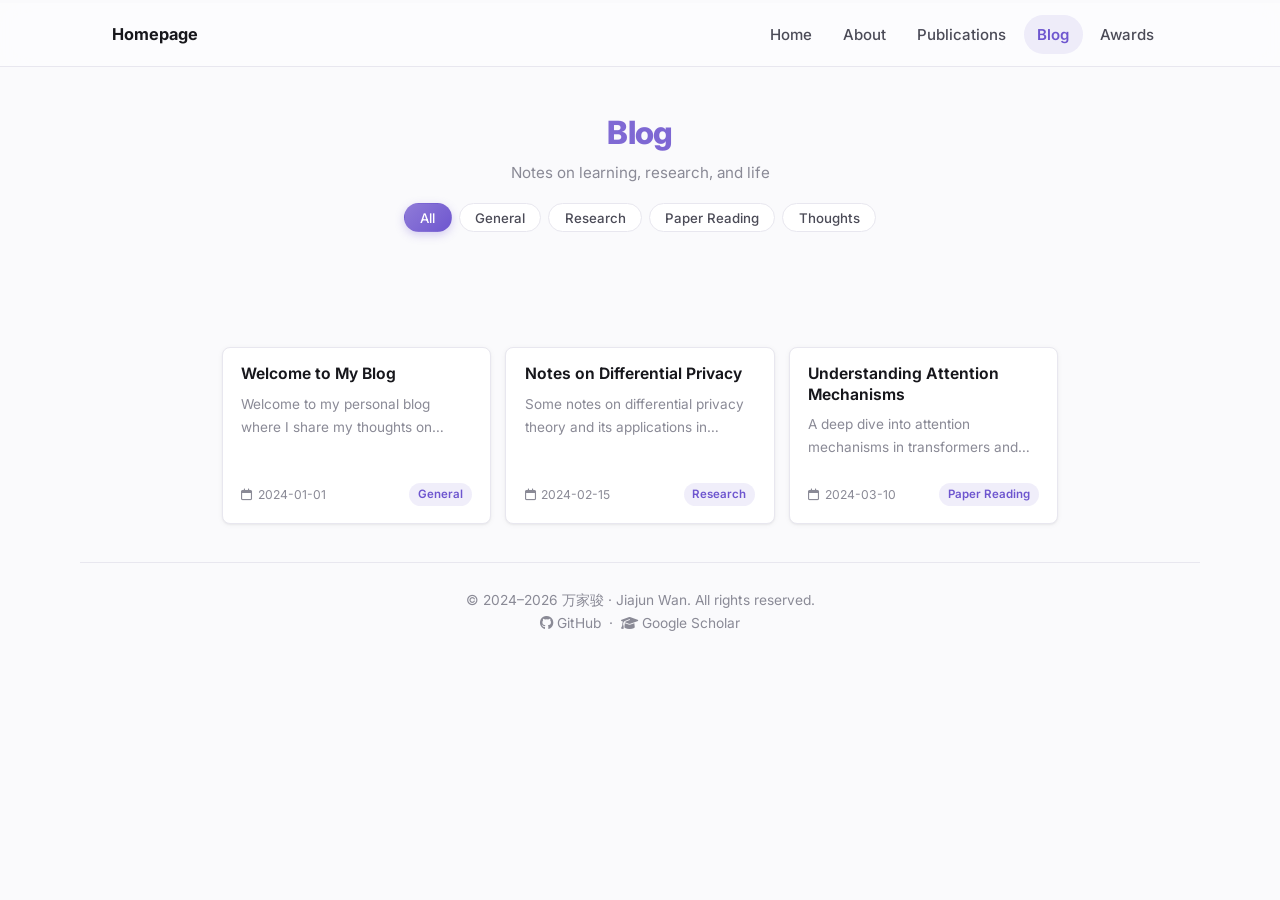
==== commit dd7a8aad: "feat: i18n (zh/en) with auto-detect, rename News to Updates, lang toggle" ====
--- a/blog/index.html
+++ b/blog/index.html
@@ -15,13 +15,21 @@
     <!-- Font Awesome -->
     <link rel="stylesheet" href="https://cdnjs.cloudflare.com/ajax/libs/font-awesome/6.4.0/css/all.min.css">
     
-    <!-- Theme: apply saved preference before first paint -->
+    <!-- Theme & language: apply saved preferences before first paint -->
     <script>
         (function () {
             try {
                 var t = localStorage.getItem('site-theme');
                 if (!t && window.matchMedia && window.matchMedia('(prefers-color-scheme: dark)').matches) t = 'dark';
                 if (t === 'dark') document.documentElement.setAttribute('data-theme', 'dark');
+
+                var l = localStorage.getItem('site-lang');
+                if (!l) {
+                    var nav = (navigator.language || navigator.userLanguage || '').toLowerCase();
+                    l = nav.indexOf('zh') === 0 ? 'zh' : 'en';
+                }
+                document.documentElement.setAttribute('data-lang', l === 'en' ? 'en' : 'zh');
+                document.documentElement.lang = l === 'en' ? 'en' : 'zh-CN';
             } catch (e) { /* ignore */ }
         })();
     </script>
@@ -44,11 +52,11 @@
             
             <!-- Main Navigation Menu -->
             <nav class="main-nav" id="main-nav">
-                <a href="../index.html">Home</a>
-                <a href="../index.html#about">About</a>
-                <a href="../index.html#publications">Publications</a>
-                <a href="index.html" class="active">Blog</a>
-                <a href="../index.html#honors">Awards</a>
+                <a href="../index.html"><span data-i18n="nav.home">首页</span></a>
+                <a href="../index.html#about"><span data-i18n="nav.about">关于</span></a>
+                <a href="../index.html#publications"><span data-i18n="nav.publications">论文</span></a>
+                <a href="index.html" class="active"><span data-i18n="nav.blog">博客</span></a>
+                <a href="../index.html#honors"><span data-i18n="nav.awards">荣誉</span></a>
             </nav>
             
             <!-- Mobile Menu Toggle -->
@@ -60,17 +68,17 @@
 
     <!-- Blog Header -->
     <div class="blog-header">
-        <h1>Blog</h1>
-        <p>记录学习笔记、研究思考和生活感悟</p>
+        <h1 data-i18n="blog.title">博客</h1>
+        <p data-i18n="blog.subtitle">记录学习笔记、研究思考和生活感悟</p>
     </div>
 
     <!-- Blog Categories -->
     <div class="blog-categories" id="blog-categories">
-        <button class="blog-category-tag active" data-category="All">All</button>
-        <button class="blog-category-tag" data-category="General">General</button>
-        <button class="blog-category-tag" data-category="Research">Research</button>
-        <button class="blog-category-tag" data-category="Paper Reading">Paper Reading</button>
-        <button class="blog-category-tag" data-category="Thoughts">Thoughts</button>
+        <button class="blog-category-tag active" data-category="all">全部</button>
+        <button class="blog-category-tag" data-category="pg">通用</button>
+        <button class="blog-category-tag" data-category="research">研究</button>
+        <button class="blog-category-tag" data-category="pr">论文阅读</button>
+        <button class="blog-category-tag" data-category="thoughts">随笔</button>
     </div>
 
     <!-- Blog Content Wrapper -->
--- a/css/style.css
+++ b/css/style.css
@@ -208,18 +208,6 @@
 }
 .homepage-link:hover { opacity: 0.85; }
 
-.logo-mark {
-    display: inline-grid;
-    place-items: center;
-    width: 30px; height: 30px;
-    border-radius: 9px;
-    font-family: var(--font-serif-sc);
-    font-weight: 700;
-    color: #fff;
-    background: linear-gradient(135deg, var(--primary-light), var(--primary-color));
-    box-shadow: 0 3px 10px var(--primary-glow);
-}
-
 .main-nav {
     display: flex;
     align-items: center;
@@ -247,6 +235,7 @@
 .nav-actions { display: flex; align-items: center; gap: 0.4rem; }
 
 .theme-toggle,
+.lang-toggle,
 .mobile-menu-toggle {
     display: inline-grid;
     place-items: center;
@@ -260,13 +249,21 @@
     transition: color var(--transition-fast), border-color var(--transition-fast),
                 transform var(--transition-fast), box-shadow var(--transition-fast);
 }
-.theme-toggle:hover, .mobile-menu-toggle:hover {
+.lang-toggle {
+    width: auto;
+    padding: 0 0.68rem;
+    font-size: 0.82rem;
+    font-weight: 700;
+    letter-spacing: 0.03em;
+    font-family: "Inter", sans-serif;
+}
+.theme-toggle:hover, .lang-toggle:hover, .mobile-menu-toggle:hover {
     color: var(--primary-color);
     border-color: var(--primary-light);
     transform: translateY(-1px);
     box-shadow: var(--shadow-md);
 }
-.theme-toggle:active, .mobile-menu-toggle:active { transform: translateY(0); }
+.theme-toggle:active, .lang-toggle:active, .mobile-menu-toggle:active { transform: translateY(0); }
 
 /* sun/moon swap */
 .theme-toggle .fa-sun { display: none; }
@@ -974,7 +971,6 @@
 /* Small phones */
 @media (max-width: 400px) {
     body { font-size: 15px; }
-    .homepage-link span.logo-mark { display: none; }
     .tf-chip { font-size: 0.58rem; }
 }
 
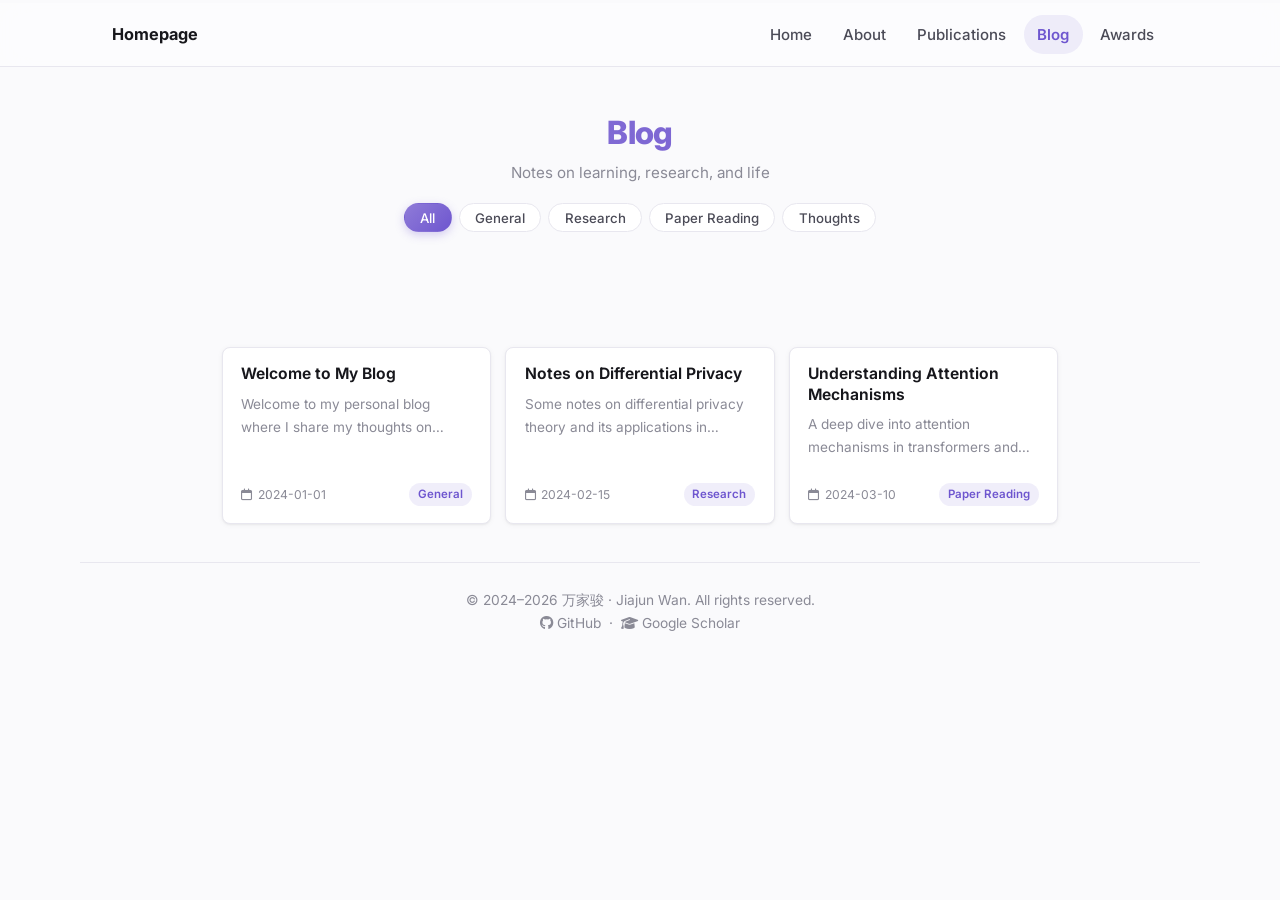
==== commit 7e61e785: "fix: correct Google Scholar profile link" ====
--- a/blog/index.html
+++ b/blog/index.html
@@ -136,7 +136,7 @@
         <p class="footer-meta">
             <a href="https://github.com/JulianRyder01" target="_blank" rel="noopener noreferrer"><i class="fa-brands fa-github"></i> GitHub</a>
             &nbsp;&middot;&nbsp;
-            <a href="https://scholar.google.com.hk/citations?user=JCVGLDQAAAAJ&amp;hl=zh-CN" target="_blank" rel="noopener noreferrer"><i class="fa-solid fa-graduation-cap"></i> Google Scholar</a>
+            <a href="https://scholar.google.com/citations?user=kysk1N0AAAAJ" target="_blank" rel="noopener noreferrer"><i class="fa-solid fa-graduation-cap"></i> Google Scholar</a>
         </p>
     </footer>
 
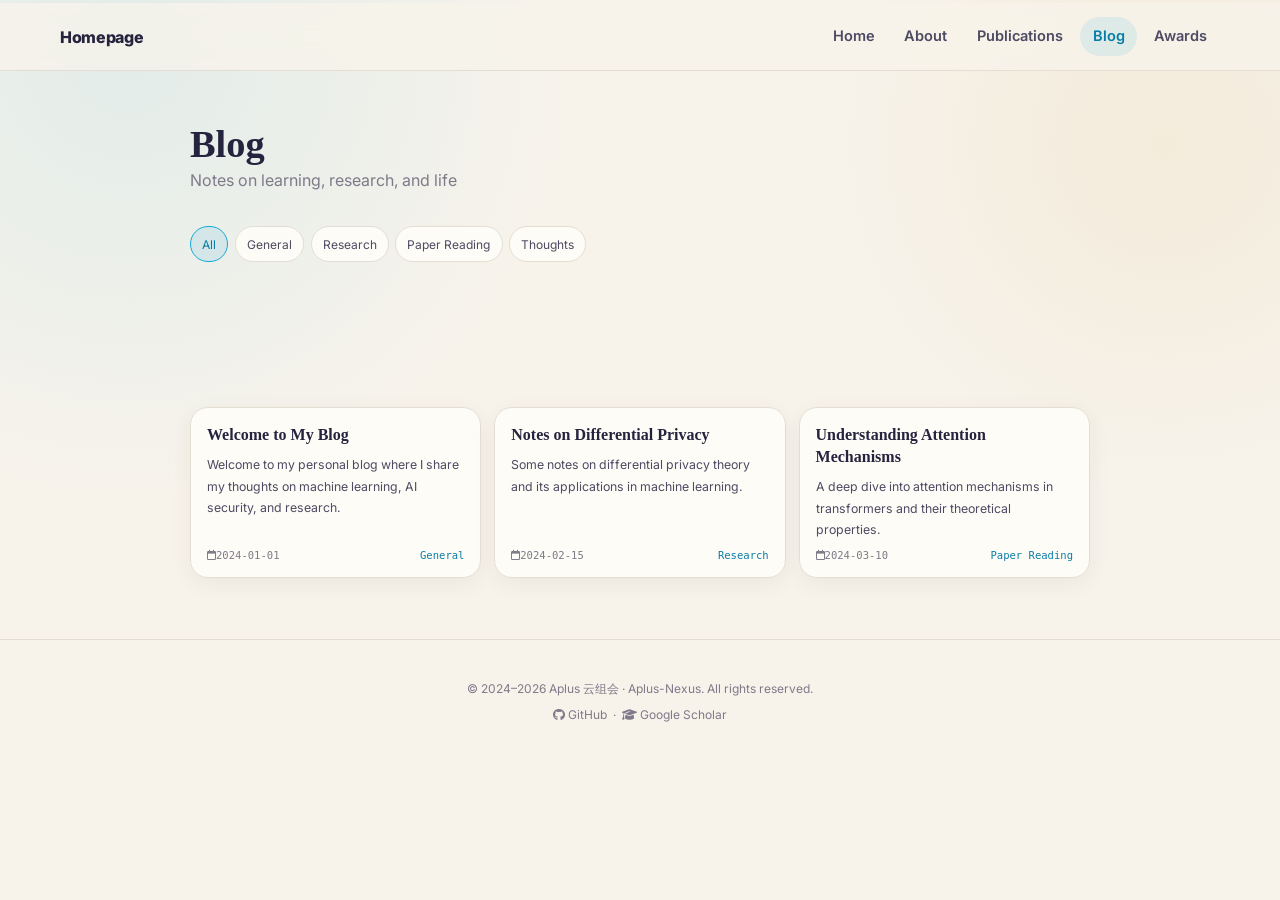
==== commit bb51a0c6: "feat: refresh Aplus personal portfolio site" ====
--- a/blog/index.html
+++ b/blog/index.html
@@ -3,9 +3,9 @@
 <head>
     <meta charset="UTF-8">
     <meta name="viewport" content="width=device-width, initial-scale=1.0">
-    <meta name="description" content="Blog of 万家骏 - Personal notes on machine learning, NLP, and research">
-    <meta name="author" content="Jiajun Wan">
-    <title>Blog - 万家骏</title>
+    <meta name="description" content="Blog of Aplus 云组会 - Personal notes on machine learning, NLP, and research">
+    <meta name="author" content="Aplus-Nexus">
+    <title>Blog - Aplus 云组会</title>
     
     <!-- Fonts -->
     <link rel="preconnect" href="https://fonts.googleapis.com">
@@ -132,9 +132,9 @@
 
     <!-- Footer -->
     <footer class="site-footer">
-        <p>&copy; 2024&ndash;2026 万家骏 · Jiajun Wan. All rights reserved.</p>
+        <p>&copy; 2024&ndash;2026 Aplus 云组会 · Aplus-Nexus. All rights reserved.</p>
         <p class="footer-meta">
-            <a href="https://github.com/JulianRyder01" target="_blank" rel="noopener noreferrer"><i class="fa-brands fa-github"></i> GitHub</a>
+            <a href="https://github.com/Aplus-Nexus" target="_blank" rel="noopener noreferrer"><i class="fa-brands fa-github"></i> GitHub</a>
             &nbsp;&middot;&nbsp;
             <a href="https://scholar.google.com/citations?user=kysk1N0AAAAJ" target="_blank" rel="noopener noreferrer"><i class="fa-solid fa-graduation-cap"></i> Google Scholar</a>
         </p>
--- a/css/style.css
+++ b/css/style.css
@@ -1,983 +1,226 @@
-/* ============================================================
-   Jiajun Wan — Academic Homepage Stylesheet
-   Light / Dark dual theme · glassmorphism nav · refined motion
-   Backwards-compatible with blog page class names.
-   ============================================================ */
-
-/* ---------------------------------------------
-   1. Design Tokens
-   --------------------------------------------- */
 :root {
-    /* Primary palette — iris / violet accent */
-    --primary-color: #6E56CF;
-    --primary-dark: #5A46B0;
-    --primary-light: #8F7BD8;
-    --primary-soft: rgba(110, 86, 207, 0.10);
-    --primary-glow: rgba(110, 86, 207, 0.28);
-
-    /* Text */
-    --text-primary: #17171C;
-    --text-secondary: #4B4B57;
-    --text-muted: #8A8A96;
-
-    /* Backgrounds */
-    --bg-body: #FAFAFC;
-    --bg-sidebar: transparent;
-    --bg-card: #FFFFFF;
-    --bg-hover: #F3F2F9;
-    --bg-nav: rgba(252, 252, 254, 0.72);
-
-    /* Borders */
-    --border-light: #E8E7EF;
-    --border-medium: #D5D3E2;
-
-    /* Accents */
-    --accent-gold: #D4A84B;
-    --accent-green: #3E9C77;
-    --accent-error: #CF222E;
-
-    /* Typography */
-    --font-sans: "Inter", -apple-system, BlinkMacSystemFont, "Segoe UI",
-                 "PingFang SC", "Hiragino Sans GB", "Microsoft YaHei", sans-serif;
-    --font-mono: "JetBrains Mono", "SF Mono", Consolas, "Liberation Mono", Menlo, monospace;
-    --font-serif-sc: "Noto Serif SC", "Songti SC", SimSun, serif;
-
-    /* Spacing */
-    --spacing-xs: 0.25rem;
-    --spacing-sm: 0.5rem;
-    --spacing-md: 1rem;
-    --spacing-lg: 1.5rem;
-    --spacing-xl: 2rem;
-
-    /* Layout */
-    --max-width: 1120px;
-    --sidebar-width: 300px;
-    --nav-height: 64px;
-
-    /* Shadows */
-    --shadow-sm: 0 1px 2px rgba(23, 23, 28, 0.05), 0 1px 6px rgba(23, 23, 28, 0.04);
-    --shadow-md: 0 4px 14px rgba(23, 23, 28, 0.08), 0 2px 4px rgba(23, 23, 28, 0.04);
-    --shadow-lg: 0 12px 34px rgba(23, 23, 28, 0.14);
-
-    /* Motion & radius */
-    --ease-out: cubic-bezier(0.22, 1, 0.36, 1);
-    --transition-fast: 0.18s var(--ease-out);
-    --transition-normal: 0.32s var(--ease-out);
-    --radius-sm: 8px;
-    --radius-md: 14px;
-    --radius-lg: 20px;
-}
-
-/* Dark theme */
+  color-scheme: light;
+  --paper: #f7f3eb;
+  --paper-deep: #eee8dc;
+  --surface: rgba(255, 253, 248, .88);
+  --surface-solid: #fffdf8;
+  --ink: #26233f;
+  --ink-soft: #4d4a63;
+  --muted: #7f7a89;
+  --line: #e3ddd2;
+  --line-strong: #cfc5b7;
+  --blue: #12a6d7;
+  --blue-dark: #087da7;
+  --blue-soft: rgba(18, 166, 215, .11);
+  --navy: #2b2a66;
+  --gold: #d5ab55;
+  --shadow: 0 18px 45px rgba(53, 45, 38, .09);
+  --shadow-soft: 0 6px 22px rgba(53, 45, 38, .06);
+  --sans: Inter, -apple-system, BlinkMacSystemFont, "Segoe UI", "PingFang SC", "Microsoft YaHei", sans-serif;
+  --serif: "Noto Serif SC", "Songti SC", SimSun, serif;
+  --mono: "JetBrains Mono", "SF Mono", Consolas, monospace;
+  --radius: 18px;
+  --nav-height: 68px;
+  --max: 1160px;
+  --ease: cubic-bezier(.22, 1, .36, 1);
+}
 [data-theme="dark"] {
-    --primary-color: #9D8CFF;
-    --primary-dark: #B4A6FF;
-    --primary-light: #6E56CF;
-    --primary-soft: rgba(157, 140, 255, 0.12);
-    --primary-glow: rgba(157, 140, 255, 0.22);
-
-    --text-primary: #ECEBF2;
-    --text-secondary: #B6B5C2;
-    --text-muted: #7F7E8C;
-
-    --bg-body: #131218;
-    --bg-card: #1B1A22;
-    --bg-hover: #232230;
-    --bg-nav: rgba(19, 18, 24, 0.68);
-
-    --border-light: #2A2936;
-    --border-medium: #3A3949;
-
-    --shadow-sm: 0 1px 2px rgba(0, 0, 0, 0.4);
-    --shadow-md: 0 4px 16px rgba(0, 0, 0, 0.45);
-    --shadow-lg: 0 12px 36px rgba(0, 0, 0, 0.55);
-}
-
-/* ---------------------------------------------
-   2. Base
-   --------------------------------------------- */
+  color-scheme: dark;
+  --paper: #171726;
+  --paper-deep: #11111d;
+  --surface: rgba(31, 31, 48, .9);
+  --surface-solid: #1f1f30;
+  --ink: #f7f3eb;
+  --ink-soft: #c4bfd0;
+  --muted: #9490a4;
+  --line: #35344b;
+  --line-strong: #4a4964;
+  --blue: #42c7ee;
+  --blue-dark: #85e3ff;
+  --blue-soft: rgba(66, 199, 238, .12);
+  --navy: #bdb8ff;
+  --gold: #e3bf6a;
+  --shadow: 0 18px 50px rgba(0, 0, 0, .32);
+  --shadow-soft: 0 6px 24px rgba(0, 0, 0, .2);
+}
 *, *::before, *::after { box-sizing: border-box; margin: 0; padding: 0; }
-
-html {
-    scroll-behavior: smooth;
-    scroll-padding-top: calc(var(--nav-height) + 16px);
-    -webkit-font-smoothing: antialiased;
-    -moz-osx-font-smoothing: grayscale;
-}
-
+html { scroll-behavior: smooth; scroll-padding-top: calc(var(--nav-height) + 24px); -webkit-font-smoothing: antialiased; }
 body {
-    font-family: var(--font-sans);
-    font-size: 16px;
-    line-height: 1.7;
-    color: var(--text-primary);
-    background-color: var(--bg-body);
-    transition: background-color 0.35s ease, color 0.35s ease;
-    min-height: 100vh;
-}
-
-h1, h2, h3, h4, h5, h6 { font-weight: 700; line-height: 1.3; color: var(--text-primary); }
-h2 { font-size: 1.42rem; letter-spacing: -0.01em; }
-h3 { font-size: 1.15rem; }
-
-p { margin-bottom: var(--spacing-md); color: var(--text-secondary); }
-
-a {
-    color: var(--primary-color);
-    text-decoration: none;
-    transition: color var(--transition-fast);
-}
-a:hover { color: var(--primary-dark); }
-
-b, strong { color: var(--text-primary); font-weight: 600; }
-
-img { max-width: 100%; display: block; }
-
+  min-height: 100vh; color: var(--ink); background:
+    radial-gradient(circle at 10% 6%, rgba(18, 166, 215, .09), transparent 28rem),
+    radial-gradient(circle at 91% 16%, rgba(213, 171, 85, .11), transparent 22rem),
+    var(--paper);
+  font: 16px/1.75 var(--sans); transition: background .35s ease, color .35s ease;
+}
+body::before { position: fixed; inset: 0; z-index: -1; pointer-events: none; opacity: .26; content: ""; background-image: radial-gradient(rgba(43,42,102,.12) .65px, transparent .65px); background-size: 22px 22px; mask-image: linear-gradient(to bottom, #000, transparent 70%); }
+body.modal-open { overflow: hidden; }
+h1, h2, h3 { line-height: 1.28; color: var(--ink); }
+h2 { font: 800 1.55rem/1.25 var(--serif); letter-spacing: -.02em; }
+h3 { font-size: 1.06rem; }
+p { color: var(--ink-soft); margin-bottom: 1rem; }
+a { color: var(--blue-dark); text-decoration: none; transition: color .2s ease, transform .2s ease, border-color .2s ease, background .2s ease; }
+a:hover { color: var(--navy); }
+img { display: block; max-width: 100%; }
 ul { list-style: none; }
-
-:focus-visible {
-    outline: 2px solid var(--primary-color);
-    outline-offset: 2px;
-    border-radius: 4px;
-}
-
-::selection { background: var(--primary-soft); color: var(--text-primary); }
-
-/* Section headings with gradient tick */
-section h2 {
-    position: relative;
-    padding-left: 1.05rem;
-    margin-bottom: 1.1rem;
-}
-section h2::before {
-    content: "";
-    position: absolute;
-    left: 0; top: 0.18em;
-    width: 5px; height: 1.05em;
-    border-radius: 99px;
-    background: linear-gradient(180deg, var(--primary-light), var(--primary-color));
-}
-
-/* ---------------------------------------------
-   3. Progress bar (top of page)
-   --------------------------------------------- */
-.progress-bar {
-    position: fixed;
-    top: 0; left: 0;
-    height: 3px; width: 100%;
-    transform: scaleX(0);
-    transform-origin: 0 50%;
-    z-index: 2000;
-    background: linear-gradient(90deg, var(--primary-light), var(--primary-color));
-    pointer-events: none;
-}
-
-/* ---------------------------------------------
-   4. Top navigation — frosted glass
-   --------------------------------------------- */
-.top-nav {
-    position: fixed;
-    inset: 3px 0 auto 0;
-    height: var(--nav-height);
-    backdrop-filter: saturate(160%) blur(14px);
-    -webkit-backdrop-filter: saturate(160%) blur(14px);
-    background: var(--bg-nav);
-    border-bottom: 1px solid var(--border-light);
-    z-index: 1000;
-    transition: background 0.35s ease, border-color 0.35s ease;
-}
-
-.top-nav-container {
-    max-width: var(--max-width);
-    height: 100%;
-    margin: 0 auto;
-    padding: 0 clamp(1rem, 4vw, 2rem);
-    display: flex;
-    align-items: center;
-    justify-content: space-between;
-    gap: 1rem;
-}
-
-.homepage-link {
-    display: inline-flex;
-    align-items: center;
-    gap: 0.55rem;
-    font-weight: 700;
-    font-size: 1.02rem;
-    color: var(--text-primary) !important;
-    white-space: nowrap;
-}
-.homepage-link:hover { opacity: 0.85; }
-
-.main-nav {
-    display: flex;
-    align-items: center;
-    gap: 0.25rem;
-}
-.main-nav a {
-    position: relative;
-    padding: 0.45rem 0.85rem;
-    border-radius: 99px;
-    font-size: 0.94rem;
-    font-weight: 500;
-    color: var(--text-secondary) !important;
-    transition: color var(--transition-fast), background var(--transition-fast);
-}
-.main-nav a:hover {
-    color: var(--primary-color) !important;
-    background: var(--primary-soft);
-}
-.main-nav a.active {
-    color: var(--primary-color) !important;
-    background: var(--primary-soft);
-    font-weight: 600;
-}
-
-.nav-actions { display: flex; align-items: center; gap: 0.4rem; }
-
-.theme-toggle,
-.lang-toggle,
-.mobile-menu-toggle {
-    display: inline-grid;
-    place-items: center;
-    width: 38px; height: 38px;
-    border: 1px solid var(--border-light);
-    border-radius: 11px;
-    background: var(--bg-card);
-    color: var(--text-secondary);
-    cursor: pointer;
-    box-shadow: var(--shadow-sm);
-    transition: color var(--transition-fast), border-color var(--transition-fast),
-                transform var(--transition-fast), box-shadow var(--transition-fast);
-}
-.lang-toggle {
-    width: auto;
-    padding: 0 0.68rem;
-    font-size: 0.82rem;
-    font-weight: 700;
-    letter-spacing: 0.03em;
-    font-family: "Inter", sans-serif;
-}
-.theme-toggle:hover, .lang-toggle:hover, .mobile-menu-toggle:hover {
-    color: var(--primary-color);
-    border-color: var(--primary-light);
-    transform: translateY(-1px);
-    box-shadow: var(--shadow-md);
-}
-.theme-toggle:active, .lang-toggle:active, .mobile-menu-toggle:active { transform: translateY(0); }
-
-/* sun/moon swap */
-.theme-toggle .fa-sun { display: none; }
-[data-theme="dark"] .theme-toggle .fa-sun { display: block; }
-[data-theme="dark"] .theme-toggle .fa-moon { display: none; }
-.theme-toggle i { transition: transform 0.45s var(--ease-out); }
-.theme-toggle:active i { transform: rotate(120deg); }
-
+button { font: inherit; }
+:focus-visible { outline: 3px solid rgba(18,166,215,.35); outline-offset: 3px; border-radius: 5px; }
+::selection { color: var(--ink); background: rgba(18,166,215,.2); }
+.zh-copy { display: inline; } .en-copy { display: none; }
+[data-lang="en"] .zh-copy { display: none; } [data-lang="en"] .en-copy { display: inline; }
+
+.progress-bar { position: fixed; top: 0; left: 0; z-index: 2000; width: 100%; height: 3px; transform: scaleX(0); transform-origin: left; background: linear-gradient(90deg, var(--blue), var(--gold)); pointer-events: none; }
+.top-nav { position: fixed; inset: 3px 0 auto; z-index: 1000; height: var(--nav-height); border-bottom: 1px solid var(--line); background: color-mix(in srgb, var(--paper) 82%, transparent); backdrop-filter: blur(17px) saturate(140%); -webkit-backdrop-filter: blur(17px) saturate(140%); }
+.top-nav-container { display: flex; align-items: center; justify-content: space-between; gap: 1.1rem; width: min(var(--max), calc(100% - 2rem)); height: 100%; margin: auto; }
+.homepage-link { display: inline-flex; align-items: center; gap: .58rem; color: var(--ink) !important; font-weight: 800; letter-spacing: -.02em; white-space: nowrap; }
+.brand-dot { width: 13px; height: 13px; border: 3px solid var(--blue); border-radius: 50%; box-shadow: 0 0 0 5px rgba(18,166,215,.12); }
+.main-nav { display: flex; align-items: center; gap: .25rem; }
+.main-nav a { padding: .45rem .8rem; border-radius: 999px; color: var(--ink-soft) !important; font-size: .91rem; font-weight: 600; }
+.main-nav a:hover, .main-nav a.active { color: var(--blue-dark) !important; background: var(--blue-soft); }
+.nav-actions { display: flex; align-items: center; gap: .45rem; }
+.theme-toggle, .lang-toggle, .mobile-menu-toggle { display: inline-grid; place-items: center; width: 38px; height: 38px; border: 1px solid var(--line); border-radius: 11px; background: var(--surface-solid); color: var(--ink-soft); cursor: pointer; box-shadow: var(--shadow-soft); transition: transform .2s var(--ease), border-color .2s ease, color .2s ease; }
+.theme-toggle:hover, .lang-toggle:hover, .mobile-menu-toggle:hover { color: var(--blue-dark); border-color: var(--blue); transform: translateY(-1px); }
+.lang-toggle { width: auto; padding: 0 .65rem; font-size: .78rem; font-weight: 800; }
+.theme-toggle .fa-sun { display: none; } [data-theme="dark"] .theme-toggle .fa-sun { display: block; } [data-theme="dark"] .theme-toggle .fa-moon { display: none; }
 .mobile-menu-toggle { display: none; }
 
-/* ---------------------------------------------
-   5. Layout wrapper
-   --------------------------------------------- */
-.wrapper {
-    max-width: var(--max-width);
-    margin: 0 auto;
-    padding: calc(var(--nav-height) + 44px) clamp(1rem, 4vw, 2rem) var(--spacing-xl);
-    display: grid;
-    grid-template-columns: var(--sidebar-width) minmax(0, 1fr);
-    gap: clamp(2rem, 5vw, 4rem);
-    align-items: start;
-}
-
-/* ---------------------------------------------
-   6. Sidebar / Hero
-   --------------------------------------------- */
-.sidebar {
-    position: sticky;
-    top: calc(var(--nav-height) + 40px);
-    display: flex;
-    flex-direction: column;
-    align-items: center;
-    text-align: center;
-    gap: 0.9rem;
-}
-
-.avatar-ring {
-    position: relative;
-    padding: 5px;
-    border-radius: 50%;
-    background: conic-gradient(from 210deg, var(--primary-light), var(--accent-gold), var(--primary-color), var(--primary-light));
-    animation: ring-spin 14s linear infinite;
-    box-shadow: 0 10px 34px var(--primary-glow);
-}
-@keyframes ring-spin { to { transform: rotate(360deg); } }
-.avatar-ring::after {
-    content: "";
-    position: absolute;
-    inset: 5px;
-    border-radius: 50%;
-    background: var(--bg-body);
-}
-.profile-photo {
-    position: relative;
-    z-index: 1;
-    width: 176px; height: 176px;
-    object-fit: cover;
-    border-radius: 50%;
-    animation: ring-spin 14s linear infinite reverse;
-}
-
-.site-name {
-    font-size: 1.62rem;
-    font-weight: 800;
-    letter-spacing: -0.02em;
-}
-.site-name-cn {
-    display: block;
-    margin-top: 0.15rem;
-    font-family: var(--font-serif-sc);
-    font-size: 1.05rem;
-    font-weight: 600;
-    color: var(--text-muted);
-}
-
-.bio-tagline {
-    font-size: 0.95rem;
-    color: var(--text-secondary);
-    line-height: 1.75;
-}
-.bio-tagline b { color: var(--primary-color); font-weight: 600; }
-
-.contact-box {
-    width: 100%;
-    display: flex;
-    flex-direction: column;
-    gap: 0.42rem;
-    font-size: 0.88rem;
-    color: var(--text-secondary);
-}
-.contact-box p { display: flex; align-items: center; justify-content: center; gap: 0.55rem; margin: 0; }
-.contact-box i { color: var(--primary-color); width: 1em; }
-.contact-box a { word-break: break-all; }
-
-.social-links ul {
-    display: flex;
-    flex-wrap: wrap;
-    justify-content: center;
-    gap: 0.5rem;
-}
-.social-links a {
-    display: inline-flex;
-    align-items: center;
-    gap: 0.42rem;
-    padding: 0.42rem 0.85rem;
-    border: 1px solid var(--border-light);
-    border-radius: 99px;
-    font-size: 0.84rem;
-    font-weight: 500;
-    color: var(--text-secondary) !important;
-    background: var(--bg-card);
-    box-shadow: var(--shadow-sm);
-    transition: transform var(--transition-fast), border-color var(--transition-fast),
-                color var(--transition-fast), box-shadow var(--transition-fast);
-}
-.social-links a:hover {
-    color: var(--primary-color) !important;
-    border-color: var(--primary-light);
-    transform: translateY(-2px);
-    box-shadow: 0 6px 16px var(--primary-glow);
-}
-.social-links a i { font-size: 0.92em; }
-
-/* ---------------------------------------------
-   7. Main content sections
-   --------------------------------------------- */
-.main-content {
-    min-width: 0;
-    display: flex;
-    flex-direction: column;
-    gap: var(--spacing-xl);
-}
-.main-content section { scroll-margin-top: calc(var(--nav-height) + 20px); }
-
-.main-content > section > p { text-align: justify; }
-
-.interest-chips {
-    display: flex;
-    flex-wrap: wrap;
-    gap: 0.5rem;
-    margin-top: 0.4rem;
-}
-.chip {
-    display: inline-flex;
-    align-items: center;
-    gap: 0.45rem;
-    padding: 0.34rem 0.8rem;
-    border-radius: 99px;
-    font-size: 0.82rem;
-    font-weight: 500;
-    color: var(--primary-color);
-    background: var(--primary-soft);
-    border: 1px solid transparent;
-    transition: transform var(--transition-fast), border-color var(--transition-fast);
-}
-.chip:hover { transform: translateY(-1px); border-color: var(--primary-light); }
-.chip i { font-size: 0.85em; opacity: 0.9; }
-
-/* News timeline */
-.news-list {
-    display: flex;
-    flex-direction: column;
-    gap: 0.55rem;
-    border-left: 2px solid var(--border-medium);
-    padding-left: 1.1rem;
-    margin-left: 0.35rem;
-}
-.news-list li {
-    position: relative;
-    display: flex;
-    align-items: baseline;
-    gap: 0.8rem;
-    font-size: 0.94rem;
-    color: var(--text-secondary);
-}
-.news-list li::before {
-    content: "";
-    position: absolute;
-    left: calc(-1.1rem - 5.5px);
-    top: 0.62em;
-    width: 9px; height: 9px;
-    border-radius: 50%;
-    background: var(--bg-body);
-    border: 2.5px solid var(--primary-color);
-}
-.news-list li:first-child::before { background: var(--primary-color); box-shadow: 0 0 0 4px var(--primary-soft); }
-.news-date {
-    flex-shrink: 0;
-    font-family: var(--font-mono);
-    font-size: 0.8rem;
-    font-weight: 500;
-    color: var(--primary-color);
-    min-width: 4.6em;
-}
-
-/* Venue badges */
-.venue-badge {
-    display: inline-block;
-    padding: 0.14rem 0.62rem;
-    border-radius: 7px;
-    font-size: 0.78rem;
-    font-weight: 700;
-    letter-spacing: 0.02em;
-    color: #fff;
-    vertical-align: middle;
-}
-.venue-mm   { background: linear-gradient(135deg, #B04CC9, #7C3AED); }
-.venue-a    { background: linear-gradient(135deg, #C87A2F, #A05216); }
-.venue-nips { background: linear-gradient(135deg, #C0392B, #8E2620); }
-.venue-cvpr { background: linear-gradient(135deg, #2F80ED, #1B5FBF); }
-.venue-emnlp{ background: linear-gradient(135deg, #D68910, #B9770E); }
-
-/* Publications */
-.pub-item {
-    display: grid;
-    grid-template-columns: minmax(220px, 340px) minmax(0, 1fr);
-    gap: 1.4rem;
-    align-items: center;
-    padding: 1.25rem;
-    border: 1px solid var(--border-light);
-    border-radius: var(--radius-md);
-    background: var(--bg-card);
-    box-shadow: var(--shadow-sm);
-    transition: transform var(--transition-normal), box-shadow var(--transition-normal), border-color var(--transition-normal);
-}
-.pub-item:hover {
-    transform: translateY(-3px);
-    box-shadow: var(--shadow-md);
-    border-color: var(--primary-light);
-}
-
-.pub-teaser {
-    overflow: hidden;
-    border-radius: var(--radius-sm);
-    border: 1px dashed var(--border-medium);
-    aspect-ratio: 16 / 9;
-}
-.teaser-fallback {
-    height: 100%;
-    display: flex;
-    flex-wrap: wrap;
-    align-items: center;
-    justify-content: center;
-    align-content: center;
-    gap: 0.4rem;
-    padding: 0.8rem;
-    background:
-        radial-gradient(circle at 18% 25%, var(--primary-soft), transparent 52%),
-        radial-gradient(circle at 82% 78%, rgba(212, 168, 75, 0.12), transparent 50%),
-        var(--bg-hover);
-}
-.tf-chip {
-    padding: 0.22rem 0.6rem;
-    border-radius: 8px;
-    font-family: var(--font-mono);
-    font-size: 0.66rem;
-    font-weight: 500;
-    border: 1px solid var(--border-medium);
-    background: var(--bg-card);
-    color: var(--text-secondary);
-    white-space: nowrap;
-}
-.tf-chip.tf-d {
-    color: #fff;
-    border-color: transparent;
-    background: linear-gradient(135deg, #B04CC9, #7C3AED);
-}
-.tf-arrow { color: var(--primary-color); font-size: 0.7rem; opacity: 0.75; }
-
-.pub-title {
-    margin-bottom: 0.45rem;
-    font-size: 1.06rem;
-    font-weight: 700;
-    line-height: 1.45;
-    color: var(--text-primary);
-}
-.pub-authors { font-size: 0.92rem; color: var(--text-secondary); margin-bottom: 0.5rem; }
-.my-name { color: var(--primary-color); font-weight: 700; text-decoration: underline dotted var(--primary-light) 1.5px; text-underline-offset: 3px; }
-
-.pub-venue { display: flex; align-items: center; flex-wrap: wrap; gap: 0.55rem; margin-bottom: 0.35rem; }
-.pub-venue-note { font-size: 0.85rem; color: var(--text-muted); }
-.pub-note { font-size: 0.8rem; color: var(--text-muted); margin-bottom: 0.65rem; }
-
-.pub-links { display: flex; flex-wrap: wrap; gap: 0.5rem; }
-.pub-btn {
-    display: inline-flex;
-    align-items: center;
-    gap: 0.42rem;
-    padding: 0.42rem 0.95rem;
-    border: 1px solid var(--border-medium);
-    border-radius: 10px;
-    font-size: 0.85rem;
-    font-weight: 600;
-    font-family: inherit;
-    color: var(--text-secondary) !important;
-    background: var(--bg-card);
-    cursor: pointer;
-    transition: all var(--transition-fast);
-}
-.pub-btn:hover {
-    color: var(--primary-color) !important;
-    border-color: var(--primary-light);
-    transform: translateY(-1px);
-    box-shadow: var(--shadow-sm);
-}
-.pub-btn-primary {
-    color: #fff !important;
-    border-color: transparent;
-    background: linear-gradient(135deg, var(--primary-light), var(--primary-color));
-    box-shadow: 0 4px 12px var(--primary-glow);
-}
-.pub-btn-primary:hover { filter: brightness(1.06); box-shadow: 0 6px 16px var(--primary-glow); }
-
-/* Awards */
-.award-list {
-    display: flex;
-    flex-direction: column;
-    gap: 0.6rem;
-}
-.award-list li {
-    display: flex;
-    align-items: center;
-    gap: 0.85rem;
-    padding: 0.7rem 0.95rem;
-    border: 1px solid var(--border-light);
-    border-radius: var(--radius-sm);
-    background: var(--bg-card);
-    box-shadow: var(--shadow-sm);
-    font-size: 0.93rem;
-    transition: transform var(--transition-fast), border-color var(--transition-fast);
-}
-.award-list li:hover { transform: translateX(4px); border-color: var(--primary-light); }
-.award-icon { color: var(--accent-gold); font-size: 1.02rem; flex-shrink: 0; }
-.award-text { flex: 1; color: var(--text-secondary); }
-.award-year {
-    flex-shrink: 0;
-    font-family: var(--font-mono);
-    font-size: 0.78rem;
-    font-weight: 500;
-    color: var(--text-muted);
-}
-.award-list li.placeholder { opacity: 0.55; border-style: dashed; }
-
-/* Blog preview cards */
-.blog-list {
-    display: grid;
-    grid-template-columns: repeat(auto-fill, minmax(min(240px, 100%), 1fr));
-    gap: 0.9rem;
-}
-.blog-card {
-    display: flex;
-    flex-direction: column;
-    gap: 0.5rem;
-    padding: 1.05rem 1.15rem;
-    border: 1px solid var(--border-light);
-    border-radius: var(--radius-sm);
-    background: var(--bg-card);
-    box-shadow: var(--shadow-sm);
-    transition: transform var(--transition-fast), box-shadow var(--transition-fast), border-color var(--transition-fast);
-}
-.blog-card:hover {
-    transform: translateY(-3px);
-    border-color: var(--primary-light);
-    box-shadow: var(--shadow-md);
-}
-.blog-card-title { font-size: 0.98rem; font-weight: 650; color: var(--text-primary); }
-.blog-card-excerpt {
-    font-size: 0.85rem;
-    color: var(--text-muted);
-    display: -webkit-box;
-    -webkit-line-clamp: 2;
-    -webkit-box-orient: vertical;
-    overflow: hidden;
-}
-.blog-card-meta {
-    margin-top: auto;
-    display: flex;
-    align-items: center;
-    justify-content: space-between;
-    font-size: 0.76rem;
-    color: var(--text-muted);
-}
-.blog-card-date i { margin-right: 0.35rem; }
-.blog-card-category {
-    padding: 0.1rem 0.55rem;
-    border-radius: 99px;
-    font-size: 0.72rem;
-    font-weight: 600;
-    color: var(--primary-color);
-    background: var(--primary-soft);
-}
-
-.view-all {
-    float: right;
-    font-size: 0.85rem;
-    font-weight: 600;
-}
-.view-all i { font-size: 0.8em; margin-left: 0.2rem; transition: transform var(--transition-fast); }
-.view-all:hover i { transform: translateX(3px); }
-
-.visitor-row { display: flex; justify-content: center; padding-top: 0.4rem; }
-.visitor-row img { display: inline-block; }
-
-/* ---------------------------------------------
-   8. Footer
-   --------------------------------------------- */
-.site-footer {
-    max-width: var(--max-width);
-    margin: 0 auto;
-    padding: 1.6rem clamp(1rem, 4vw, 2rem) 2.2rem;
-    border-top: 1px solid var(--border-light);
-    text-align: center;
-    color: var(--text-muted);
-    font-size: 0.86rem;
-}
-.site-footer p { margin: 0; color: var(--text-muted); }
-.footer-meta { margin-top: 0.5rem; }
-.site-footer a { color: var(--text-muted); }
-.site-footer a:hover { color: var(--primary-color); }
-
-/* ---------------------------------------------
-   9. BibTeX modal
-   --------------------------------------------- */
-.modal-backdrop {
-    position: fixed;
-    inset: 0;
-    z-index: 3000;
-    display: grid;
-    place-items: center;
-    padding: 1.2rem;
-    background: rgba(15, 14, 20, 0.55);
-    backdrop-filter: blur(6px);
-    -webkit-backdrop-filter: blur(6px);
-    opacity: 0;
-    transition: opacity 0.25s ease;
-}
-.modal-backdrop.is-open { opacity: 1; }
-.modal-backdrop[hidden] { display: none; }
-
-.modal-card {
-    width: min(620px, 100%);
-    border-radius: var(--radius-md);
-    border: 1px solid var(--border-light);
-    background: var(--bg-card);
-    box-shadow: var(--shadow-lg);
-    padding: 1.3rem 1.4rem;
-    transform: translateY(14px) scale(0.98);
-    transition: transform 0.3s var(--ease-out);
-}
-.modal-backdrop.is-open .modal-card { transform: none; }
-
-.modal-head {
-    display: flex;
-    align-items: center;
-    justify-content: space-between;
-    margin-bottom: 0.9rem;
-}
-.modal-head h3 { display: flex; align-items: center; gap: 0.5rem; font-size: 1.02rem; }
-.modal-head i { color: var(--primary-color); }
-.modal-close {
-    width: 34px; height: 34px;
-    display: grid;
-    place-items: center;
-    border: none;
-    border-radius: 9px;
-    background: var(--bg-hover);
-    color: var(--text-secondary);
-    font-size: 1.3rem;
-    line-height: 1;
-    cursor: pointer;
-    transition: background var(--transition-fast), color var(--transition-fast);
-}
-.modal-close:hover { background: var(--primary-soft); color: var(--primary-color); }
-
-.bibtex-box {
-    width: 100%;
-    resize: vertical;
-    min-height: 190px;
-    padding: 0.9rem 1rem;
-    border: 1px solid var(--border-light);
-    border-radius: var(--radius-sm);
-    background: var(--bg-hover);
-    color: var(--text-primary);
-    font-family: var(--font-mono);
-    font-size: 0.8rem;
-    line-height: 1.6;
-}
-.bibtex-box:focus { outline: 2px solid var(--primary-color); outline-offset: 1px; }
-
-.modal-foot {
-    margin-top: 0.9rem;
-    display: flex;
-    align-items: center;
-    justify-content: space-between;
-    gap: 0.8rem;
-}
-.copy-hint { font-size: 0.83rem; color: var(--accent-green); font-weight: 600; }
-.copy-hint.err { color: var(--accent-error); }
-
-body.modal-open { overflow: hidden; }
-
-/* ---------------------------------------------
-   10. Back to top
-   --------------------------------------------- */
-.back-to-top {
-    position: fixed;
-    right: 1.4rem; bottom: 1.4rem;
-    z-index: 1500;
-    width: 44px; height: 44px;
-    display: grid;
-    place-items: center;
-    border: 1px solid var(--border-light);
-    border-radius: 13px;
-    background: var(--bg-nav);
-    backdrop-filter: blur(10px);
-    -webkit-backdrop-filter: blur(10px);
-    color: var(--text-secondary);
-    cursor: pointer;
-    box-shadow: var(--shadow-md);
-    opacity: 0;
-    visibility: hidden;
-    transform: translateY(10px);
-    transition: opacity 0.3s ease, visibility 0.3s ease, transform 0.3s var(--ease-out),
-                color var(--transition-fast), border-color var(--transition-fast);
-}
-.back-to-top.show { opacity: 1; visibility: visible; transform: none; }
-.back-to-top:hover { color: var(--primary-color); border-color: var(--primary-light); }
-
-/* ---------------------------------------------
-   11. Scroll-in animations
-   --------------------------------------------- */
-@media (prefers-reduced-motion: no-preference) {
-    [data-animate] {
-        transition: opacity 0.6s var(--ease-out), transform 0.6s var(--ease-out);
-    }
-    [data-animate].pre-animate {
-        opacity: 0;
-        transform: translateY(18px);
-    }
-    [data-animate].is-visible {
-        opacity: 1;
-        transform: none;
-    }
+.wrapper { display: grid; grid-template-columns: 280px minmax(0, 1fr); gap: clamp(2rem, 5vw, 4.4rem); align-items: start; width: min(var(--max), calc(100% - 2rem)); margin: 0 auto; padding: calc(var(--nav-height) + 3.8rem) 0 3.8rem; }
+.sidebar { position: sticky; top: calc(var(--nav-height) + 2rem); display: flex; flex-direction: column; align-items: center; gap: .92rem; text-align: center; }
+.brand-card { position: relative; width: 100%; padding: 1rem; overflow: hidden; border: 1px solid var(--line); border-radius: 24px; background: var(--surface); box-shadow: var(--shadow-soft); }
+.brand-card::after { position: absolute; right: -24px; bottom: -32px; width: 120px; height: 120px; border: 2px dashed rgba(18,166,215,.3); border-radius: 50%; content: ""; }
+.brand-logo { width: 112px; height: 112px; margin: 0 auto .65rem; object-fit: cover; border-radius: 22px; }
+.brand-kicker { display: block; color: var(--muted); font: .56rem/1.4 var(--mono); letter-spacing: .08em; }
+.avatar-ring { position: relative; padding: 5px; border-radius: 50%; background: conic-gradient(from 210deg, var(--blue), var(--gold), var(--navy), var(--blue)); box-shadow: 0 12px 30px rgba(18,166,215,.18); }
+.profile-photo { position: relative; width: 132px; height: 132px; border: 4px solid var(--paper); border-radius: 50%; object-fit: cover; }
+.site-name { margin-top: .3rem; font: 800 1.4rem/1.15 var(--serif); }
+.site-name-cn { display: block; margin-top: .35rem; color: var(--muted); font: 500 .72rem/1 var(--mono); letter-spacing: .08em; }
+.bio-tagline { max-width: 245px; margin: 0; color: var(--ink-soft); font-size: .91rem; }
+.contact-box { width: 100%; padding: .8rem .9rem; border-top: 1px solid var(--line); border-bottom: 1px solid var(--line); text-align: left; }
+.contact-box p { display: flex; align-items: center; gap: .6rem; margin: .25rem 0; color: var(--ink-soft); font-size: .78rem; }
+.contact-box i { width: 1.1rem; color: var(--blue-dark); text-align: center; }
+.social-links { width: 100%; }
+.social-links ul { display: grid; gap: .35rem; }
+.social-links a { display: flex; align-items: center; gap: .6rem; padding: .42rem .65rem; border-radius: 9px; color: var(--ink-soft); font-size: .78rem; }
+.social-links a:hover { color: var(--blue-dark); background: var(--blue-soft); }
+.social-links i { width: 1.1rem; color: var(--blue); text-align: center; }
+
+.main-content { min-width: 0; }
+section { position: relative; margin-bottom: 4.25rem; }
+section[data-animate] { transition: opacity .6s var(--ease), transform .6s var(--ease); }
+section.pre-animate { opacity: 0; transform: translateY(18px); } section.is-visible { opacity: 1; transform: none; }
+.section-label { display: flex; align-items: center; gap: .65rem; margin-bottom: 1rem; color: var(--muted); font: .68rem/1 var(--mono); letter-spacing: .12em; text-transform: uppercase; }
+.section-label > span:first-child { color: var(--blue-dark); }
+.section-label::after { width: 5rem; height: 1px; background: var(--line-strong); content: ""; }
+.section-label .view-all { margin-left: auto; color: var(--blue-dark); font: 600 .72rem/1 var(--sans); letter-spacing: 0; text-transform: none; }
+.hero-section { padding: 2.2rem 0 2.8rem; border-bottom: 1px solid var(--line); }
+.hero-section h2 { max-width: 760px; font-size: clamp(2.05rem, 4vw, 3.75rem); }
+.hero-section h2 em { color: var(--blue-dark); font-style: normal; }
+.lead-copy { max-width: 710px; margin-top: 1.4rem; font-size: 1.05rem; line-height: 1.9; }
+.interest-chips { display: flex; flex-wrap: wrap; gap: .55rem; margin-top: 1.5rem; }
+.chip { display: inline-flex; align-items: center; gap: .42rem; padding: .5rem .72rem; border: 1px solid var(--line); border-radius: 999px; background: var(--surface); color: var(--ink-soft); font-size: .78rem; box-shadow: var(--shadow-soft); }
+.chip i { color: var(--blue); }
+
+.signal-grid { display: grid; grid-template-columns: repeat(2, minmax(0,1fr)); gap: .8rem; margin-bottom: 1rem; }
+.signal-card { display: flex; align-items: center; gap: .8rem; min-height: 84px; padding: 1rem; border: 1px solid var(--line); border-radius: var(--radius); background: var(--surface); color: var(--ink); box-shadow: var(--shadow-soft); }
+.signal-card:hover { border-color: var(--blue); transform: translateY(-2px); }
+.signal-card-primary { background: linear-gradient(135deg, rgba(18,166,215,.13), var(--surface)); }
+.signal-icon { display: grid; flex: 0 0 38px; place-items: center; width: 38px; height: 38px; border-radius: 12px; background: var(--blue-soft); color: var(--blue-dark); }
+.signal-copy { display: grid; gap: .18rem; flex: 1; }
+.signal-copy strong { color: var(--ink); font-size: .88rem; }
+.signal-copy small { color: var(--muted); font-size: .72rem; }
+.signal-arrow { color: var(--blue); font-size: .78rem; }
+.news-list { border-top: 1px solid var(--line); }
+.news-list li { display: grid; grid-template-columns: 66px 1fr; gap: 1rem; padding: .8rem 0; border-bottom: 1px solid var(--line); }
+.news-date { color: var(--blue-dark); font: .68rem/1.6 var(--mono); }
+.news-text { color: var(--ink-soft); font-size: .86rem; }
+.venue-badge { display: inline-flex; align-items: center; padding: .12rem .42rem; border-radius: 5px; font: 700 .68rem/1.35 var(--mono); }
+.venue-mm { color: #fff; background: var(--navy); }
+
+.pub-item { display: grid; grid-template-columns: 230px 1fr; gap: 1.35rem; padding: 1.1rem; border: 1px solid var(--line); border-radius: 22px; background: var(--surface); box-shadow: var(--shadow); }
+.pub-teaser { display: grid; place-items: center; min-height: 180px; overflow: hidden; border-radius: 15px; background: linear-gradient(145deg, var(--navy), #151639); }
+.teaser-fallback { display: flex; flex-direction: column; align-items: center; gap: .4rem; width: 100%; padding: 1rem; }
+.tf-chip { width: 86%; padding: .35rem .3rem; border: 1px solid rgba(255,255,255,.24); border-radius: 6px; color: #fff; font: .56rem/1.2 var(--mono); text-align: center; }
+.tf-a { background: rgba(18,166,215,.45); } .tf-b { background: rgba(255,255,255,.13); } .tf-c { background: rgba(213,171,85,.44); } .tf-d { background: rgba(255,255,255,.22); }
+.tf-arrow { color: #9fe9ff; font-size: .7rem; }
+.pub-body { padding: .2rem .2rem .2rem 0; }
+.pub-title { color: var(--ink); font: 700 1.05rem/1.45 var(--serif); }
+.pub-authors { color: var(--muted); font-size: .78rem; }
+.my-name { color: var(--blue-dark); }
+.pub-venue { display: flex; flex-wrap: wrap; align-items: center; gap: .55rem; margin: .85rem 0; }
+.pub-venue-note { color: var(--muted); font-size: .78rem; }
+.pub-links { display: flex; flex-wrap: wrap; gap: .45rem; margin-top: 1rem; }
+.pub-btn { display: inline-flex; align-items: center; gap: .4rem; padding: .42rem .65rem; border: 1px solid var(--line-strong); border-radius: 8px; background: var(--surface-solid); color: var(--ink-soft); cursor: pointer; font-size: .74rem; }
+.pub-btn:hover, .pub-btn-primary { color: #fff; border-color: var(--blue); background: var(--blue); }
+.pub-btn i { font-size: .7rem; }
+
+.award-list { display: grid; gap: .55rem; }
+.award-list li { display: grid; grid-template-columns: 28px 1fr auto; align-items: center; gap: .7rem; padding: .65rem .75rem; border-bottom: 1px solid var(--line); }
+.award-icon { color: var(--gold); }
+.award-text { color: var(--ink-soft); font-size: .85rem; }
+.award-year { color: var(--muted); font: .68rem var(--mono); }
+
+.project-grid { display: grid; grid-template-columns: repeat(2, minmax(0, 1fr)); gap: .8rem; }
+.project-card { display: flex; flex-direction: column; min-height: 190px; padding: 1.15rem; border: 1px solid var(--line); border-radius: var(--radius); background: var(--surface); box-shadow: var(--shadow-soft); }
+.project-card:hover { border-color: var(--blue); transform: translateY(-3px); }
+.project-card-featured { background: linear-gradient(145deg, rgba(18,166,215,.15), var(--surface)); }
+.project-meta { color: var(--blue-dark); font: .64rem var(--mono); letter-spacing: .1em; }
+.project-card h3 { margin-top: .8rem; font: 800 1.2rem var(--serif); }
+.project-card p { margin: .5rem 0 1rem; font-size: .8rem; }
+.project-link { margin-top: auto; color: var(--blue-dark); font-size: .75rem; font-weight: 700; }
+
+.blog-list { display: grid; grid-template-columns: repeat(3, minmax(0, 1fr)); gap: .8rem; }
+.blog-card { display: flex; flex-direction: column; min-height: 160px; padding: 1rem; border: 1px solid var(--line); border-radius: var(--radius); background: var(--surface); box-shadow: var(--shadow-soft); }
+.blog-card:hover { border-color: var(--blue); transform: translateY(-2px); }
+.blog-card-title { font: 700 1rem/1.35 var(--serif); }
+.blog-card-excerpt { margin: .55rem 0; color: var(--ink-soft); font-size: .77rem; }
+.blog-card-meta { display: flex; justify-content: space-between; gap: .4rem; margin-top: auto; color: var(--muted); font: .66rem var(--mono); }
+.blog-card-category { color: var(--blue-dark); }
+.visitor-row { padding-top: 1rem; text-align: right; opacity: .7; }
+.visitor-row img { display: inline-block; height: 18px; }
+
+.site-footer { padding: 2rem 1rem 2.5rem; border-top: 1px solid var(--line); color: var(--muted); font-size: .75rem; text-align: center; }
+.site-footer p { margin: .35rem 0; color: var(--muted); font-size: .75rem; }
+.footer-meta a { color: var(--muted); } .footer-meta a:hover { color: var(--blue-dark); }
+.back-to-top { position: fixed; right: 1.4rem; bottom: 1.4rem; z-index: 900; display: grid; place-items: center; width: 42px; height: 42px; border: 1px solid var(--line); border-radius: 50%; background: var(--surface-solid); color: var(--blue-dark); box-shadow: var(--shadow); cursor: pointer; opacity: 0; pointer-events: none; transform: translateY(10px); transition: opacity .25s ease, transform .25s ease; }
+.back-to-top.show { opacity: 1; pointer-events: auto; transform: none; }
+
+.modal-backdrop { position: fixed; inset: 0; z-index: 3000; display: grid; place-items: center; padding: 1rem; background: rgba(24,24,42,.48); opacity: 0; transition: opacity .2s ease; }
+.modal-backdrop[hidden] { display: none; } .modal-backdrop.is-open { opacity: 1; }
+.modal-card { width: min(620px, 100%); padding: 1rem; border: 1px solid var(--line); border-radius: 18px; background: var(--surface-solid); box-shadow: var(--shadow); transform: translateY(10px); transition: transform .2s var(--ease); }
+.is-open .modal-card { transform: none; }
+.modal-head, .modal-foot { display: flex; align-items: center; justify-content: space-between; gap: .8rem; }
+.modal-head h3 { font-family: var(--serif); } .modal-close { border: 0; background: none; color: var(--muted); font-size: 1.7rem; cursor: pointer; }
+.bibtex-box { width: 100%; margin: .8rem 0; padding: .8rem; border: 1px solid var(--line); border-radius: 10px; background: var(--paper-deep); color: var(--ink); font: .75rem/1.55 var(--mono); resize: vertical; }
+.copy-hint { color: var(--muted); font-size: .75rem; } .copy-hint.err { color: #c24b55; }
+
+.blog-header { width: min(900px, calc(100% - 2rem)); margin: 0 auto; padding: calc(var(--nav-height) + 3.4rem) 0 1rem; }
+.blog-header h1 { font: 800 2.4rem var(--serif); }
+.blog-header p { color: var(--muted); }
+.blog-categories { display: flex; flex-wrap: wrap; gap: .4rem; width: min(900px, calc(100% - 2rem)); margin: 0 auto 1rem; }
+.blog-category-tag { padding: .4rem .7rem; border: 1px solid var(--line); border-radius: 999px; background: var(--surface); color: var(--ink-soft); cursor: pointer; font-size: .75rem; }
+.blog-category-tag.active, .blog-category-tag:hover { border-color: var(--blue); color: var(--blue-dark); background: var(--blue-soft); }
+
+@media (max-width: 900px) {
+  .wrapper { grid-template-columns: 220px minmax(0, 1fr); gap: 2rem; }
+  .signal-grid, .project-grid { grid-template-columns: 1fr; }
+  .blog-list { grid-template-columns: 1fr; }
+}
+@media (max-width: 720px) {
+  :root { --nav-height: 60px; }
+  .top-nav-container { width: min(var(--max), calc(100% - 1rem)); }
+  .main-nav { position: absolute; top: calc(100% + 5px); right: .5rem; display: none; flex-direction: column; align-items: stretch; min-width: 190px; padding: .4rem; border: 1px solid var(--line); border-radius: 14px; background: var(--surface-solid); box-shadow: var(--shadow); }
+  .main-nav.active { display: flex; }
+  .mobile-menu-toggle { display: inline-grid; }
+  .wrapper { display: block; width: min(var(--max), calc(100% - 1rem)); padding-top: calc(var(--nav-height) + 1.5rem); }
+  .sidebar { position: relative; top: auto; max-width: 360px; margin: 0 auto 3.2rem; }
+  .brand-card { display: flex; align-items: center; gap: .75rem; text-align: left; }
+  .brand-logo { width: 78px; height: 78px; margin: 0; border-radius: 15px; }
+  .brand-kicker { max-width: 170px; }
+  .hero-section { padding-top: .5rem; }
+  .pub-item { grid-template-columns: 1fr; }
+  .pub-teaser { min-height: 120px; }
+  .blog-list { grid-template-columns: 1fr; }
 }
 @media (prefers-reduced-motion: reduce) {
-    *, *::before, *::after { animation-duration: 0.001s !important; transition-duration: 0.001s !important; }
-    html { scroll-behavior: auto; }
-}
-
-/* ---------------------------------------------
-   12. Blog pages (backwards compatibility)
-   --------------------------------------------- */
-.blog-header {
-    max-width: 900px;
-    margin: 0 auto;
-    padding: calc(var(--nav-height) + 48px) clamp(1rem, 4vw, 2rem) 0;
-    text-align: center;
-}
-.blog-header h1 {
-    font-size: 2rem;
-    font-weight: 800;
-    letter-spacing: -0.02em;
-    background: linear-gradient(120deg, var(--primary-light), var(--primary-color));
-    -webkit-background-clip: text;
-    background-clip: text;
-    -webkit-text-fill-color: transparent;
-}
-.blog-header p { margin-top: 0.4rem; margin-bottom: 0; color: var(--text-muted); font-size: 0.95rem; }
-
-.blog-categories {
-    max-width: 900px;
-    margin: 1.1rem auto 0;
-    padding: 0 clamp(1rem, 4vw, 2rem);
-    display: flex;
-    flex-wrap: wrap;
-    justify-content: center;
-    gap: 0.45rem;
-}
-.blog-category-tag {
-    padding: 0.34rem 0.95rem;
-    border: 1px solid var(--border-light);
-    border-radius: 99px;
-    font-family: inherit;
-    font-size: 0.83rem;
-    font-weight: 500;
-    color: var(--text-secondary);
-    background: var(--bg-card);
-    cursor: pointer;
-    transition: all var(--transition-fast);
-}
-.blog-category-tag:hover { color: var(--primary-color); border-color: var(--primary-light); }
-.blog-category-tag.active {
-    color: #fff;
-    border-color: transparent;
-    background: linear-gradient(135deg, var(--primary-light), var(--primary-color));
-    box-shadow: 0 3px 10px var(--primary-glow);
-}
-
-/* blog list page reuses .wrapper (inline override keeps single column) */
-.wrapper .blog-list { margin: 0.4rem 0; }
-
-/* Blog post page */
-.blog-post {
-    max-width: 800px;
-    margin: 0 auto;
-    padding: calc(var(--nav-height) + 48px) clamp(1rem, 4vw, 2rem) var(--spacing-xl);
-}
-.blog-post-header { margin-bottom: 1.6rem; }
-.blog-post-title {
-    font-size: 1.9rem;
-    font-weight: 800;
-    letter-spacing: -0.02em;
-    line-height: 1.25;
-}
-.blog-post-meta {
-    margin-top: 0.6rem;
-    display: flex;
-    flex-wrap: wrap;
-    gap: 1.1rem;
-    font-size: 0.85rem;
-    color: var(--text-muted);
-    padding-bottom: 1.1rem;
-    border-bottom: 1px solid var(--border-light);
-}
-.blog-post-content { padding-top: 1.2rem; }
-.blog-post-content h2 {
-    font-size: 1.28rem;
-    margin: 1.6rem 0 0.7rem;
-    padding-left: 0;
-}
-.blog-post-content h2::before { content: none; }
-.blog-post-content ul, .blog-post-content ol { margin: 0 0 1rem 1.4rem; list-style: disc; }
-.blog-post-content ol { list-style: decimal; }
-.blog-post-content li { margin-bottom: 0.35rem; color: var(--text-secondary); }
-.blog-post-content blockquote {
-    margin: 1.1rem 0;
-    padding: 0.8rem 1.1rem;
-    border-left: 4px solid var(--primary-color);
-    border-radius: 0 var(--radius-sm) var(--radius-sm) 0;
-    background: var(--primary-soft);
-    color: var(--text-secondary);
-    font-style: italic;
-}
-.back-to-blog {
-    display: inline-flex;
-    align-items: center;
-    gap: 0.45rem;
-    margin-top: 1.6rem;
-    font-size: 0.9rem;
-    font-weight: 600;
-}
-.back-to-blog i { transition: transform var(--transition-fast); }
-.back-to-blog:hover i { transform: translateX(-3px); }
-
-/* ---------------------------------------------
-   13. Responsive
-   --------------------------------------------- */
-@media (max-width: 900px) {
-    .wrapper { grid-template-columns: 1fr; gap: 1.8rem; padding-top: calc(var(--nav-height) + 30px); }
-
-    .sidebar {
-        position: static;
-        padding-top: 0.4rem;
-    }
-
-    .pub-item { grid-template-columns: 1fr; }
-    .pub-teaser { max-width: 420px; }
-}
-
-@media (max-width: 768px) {
-    .mobile-menu-toggle { display: inline-grid; }
-
-    .main-nav {
-        position: fixed;
-        top: var(--nav-height);
-        left: 0; right: 0;
-        flex-direction: column;
-        align-items: stretch;
-        gap: 0.15rem;
-        padding: 0.7rem clamp(1rem, 4vw, 2rem) 1rem;
-        background: var(--bg-nav);
-        backdrop-filter: blur(18px);
-        -webkit-backdrop-filter: blur(18px);
-        border-bottom: 1px solid var(--border-light);
-        box-shadow: var(--shadow-md);
-        transform: translateY(-8px);
-        opacity: 0;
-        visibility: hidden;
-        transition: opacity 0.25s ease, transform 0.25s var(--ease-out), visibility 0.25s;
-    }
-    .main-nav.active { transform: none; opacity: 1; visibility: visible; }
-    .main-nav a { padding: 0.65rem 0.9rem; border-radius: 10px; }
-
-    :root { --max-width: 100%; }
-
-    .profile-photo { width: 148px; height: 148px; }
-    .site-name { font-size: 1.45rem; }
-
-    .news-list li { flex-direction: column; gap: 0.15rem; }
-    .award-list li { flex-wrap: wrap; }
-    .modal-foot { flex-direction: column-reverse; align-items: stretch; text-align: center; }
-    .modal-foot .copy-hint { order: 2; }
-}
-
-/* Small phones */
-@media (max-width: 400px) {
-    body { font-size: 15px; }
-    .tf-chip { font-size: 0.58rem; }
-}
-
-/* Print */
-@media print {
-    .top-nav, .progress-bar, .back-to-top, .visitor-row, .nav-actions { display: none !important; }
-    .wrapper { display: block; padding-top: 0; }
-    .sidebar { position: static; margin-bottom: 2rem; }
-    body { background: #fff; color: #000; }
-}
+  html { scroll-behavior: auto; }
+  *, *::before, *::after { animation-duration: .01ms !important; transition-duration: .01ms !important; }
+}
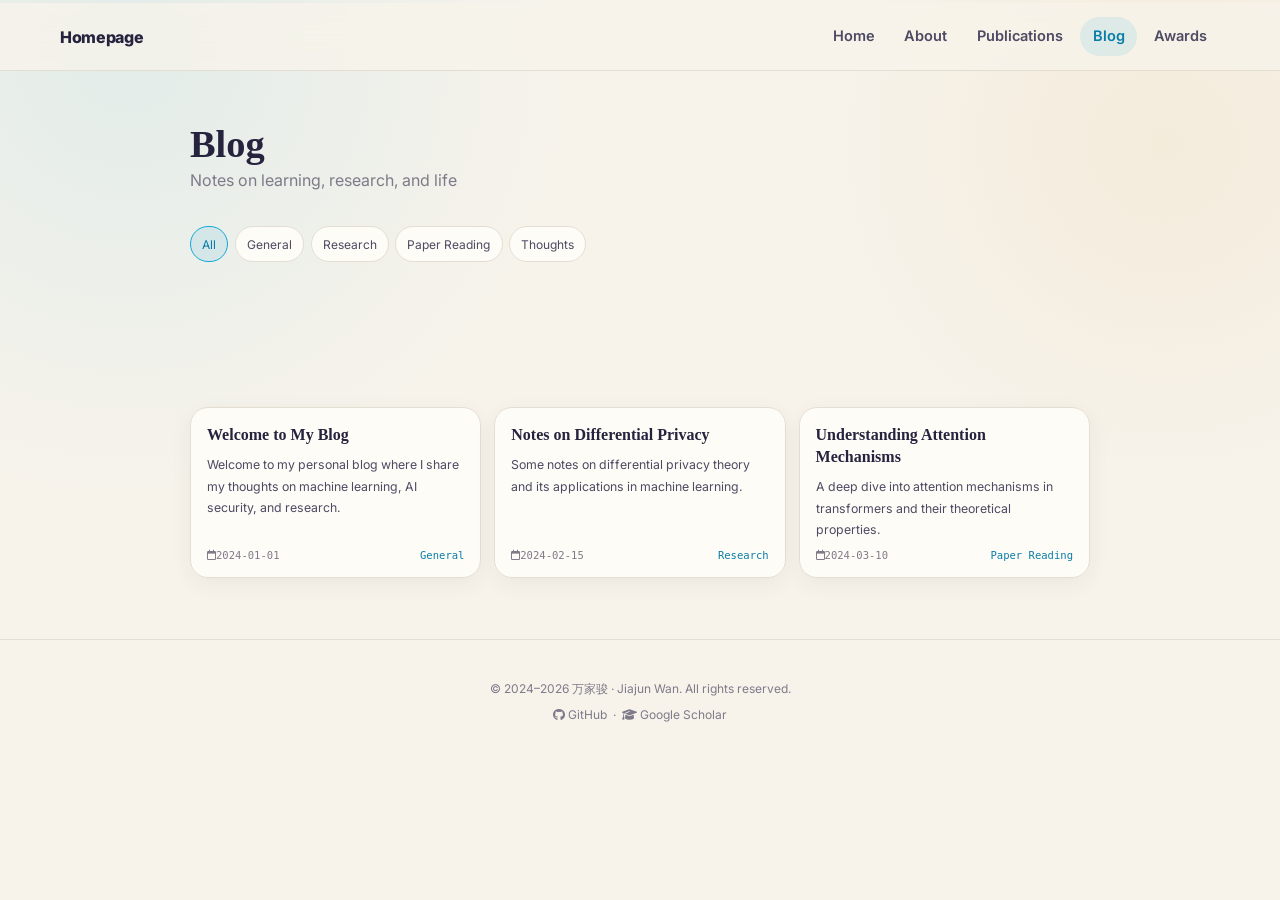
==== commit 53234a2c: "content: make Jiajun Wan the primary site identity" ====
--- a/blog/index.html
+++ b/blog/index.html
@@ -3,9 +3,9 @@
 <head>
     <meta charset="UTF-8">
     <meta name="viewport" content="width=device-width, initial-scale=1.0">
-    <meta name="description" content="Blog of Aplus 云组会 - Personal notes on machine learning, NLP, and research">
-    <meta name="author" content="Aplus-Nexus">
-    <title>Blog - Aplus 云组会</title>
+    <meta name="description" content="Blog of Jiajun Wan - Personal notes on machine learning, NLP, and research">
+    <meta name="author" content="Jiajun Wan">
+    <title>Blog - 万家骏</title>
     
     <!-- Fonts -->
     <link rel="preconnect" href="https://fonts.googleapis.com">
@@ -132,7 +132,7 @@
 
     <!-- Footer -->
     <footer class="site-footer">
-        <p>&copy; 2024&ndash;2026 Aplus 云组会 · Aplus-Nexus. All rights reserved.</p>
+        <p>&copy; 2024&ndash;2026 万家骏 · Jiajun Wan. All rights reserved.</p>
         <p class="footer-meta">
             <a href="https://github.com/Aplus-Nexus" target="_blank" rel="noopener noreferrer"><i class="fa-brands fa-github"></i> GitHub</a>
             &nbsp;&middot;&nbsp;
